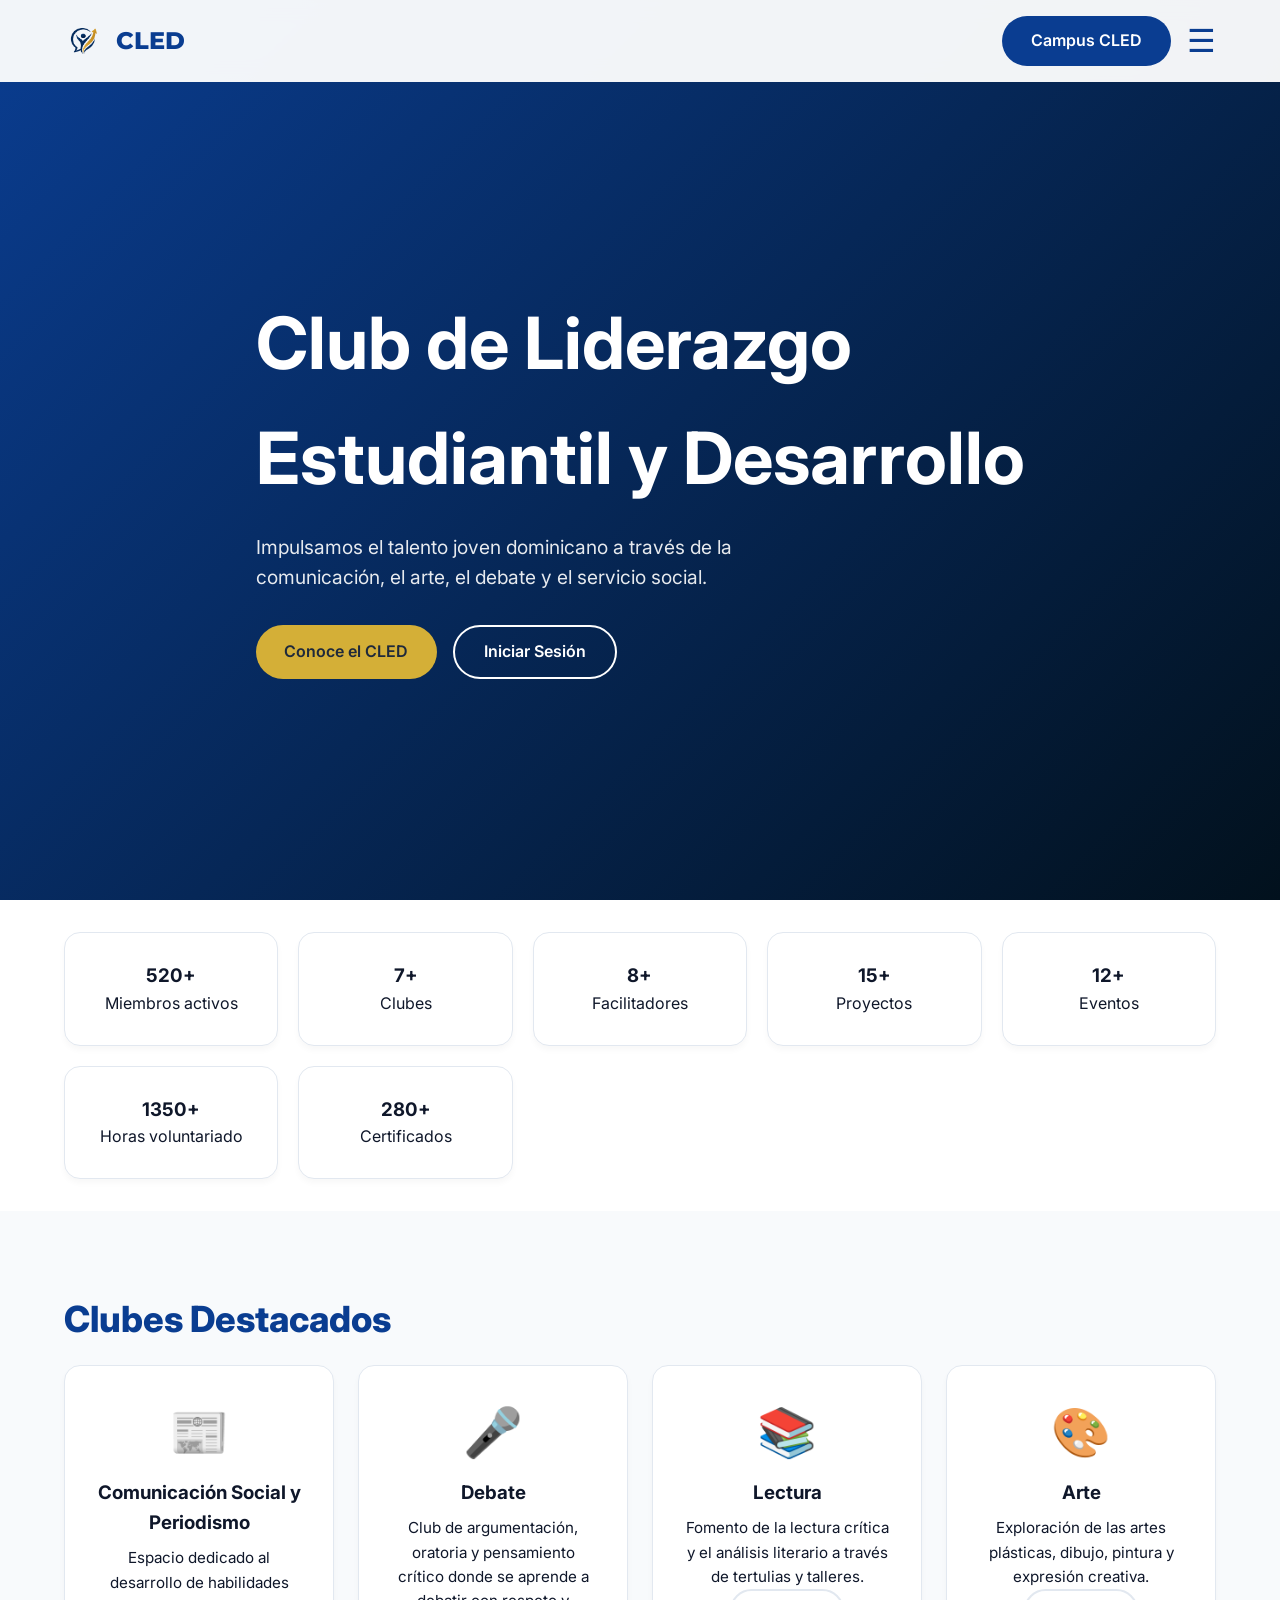
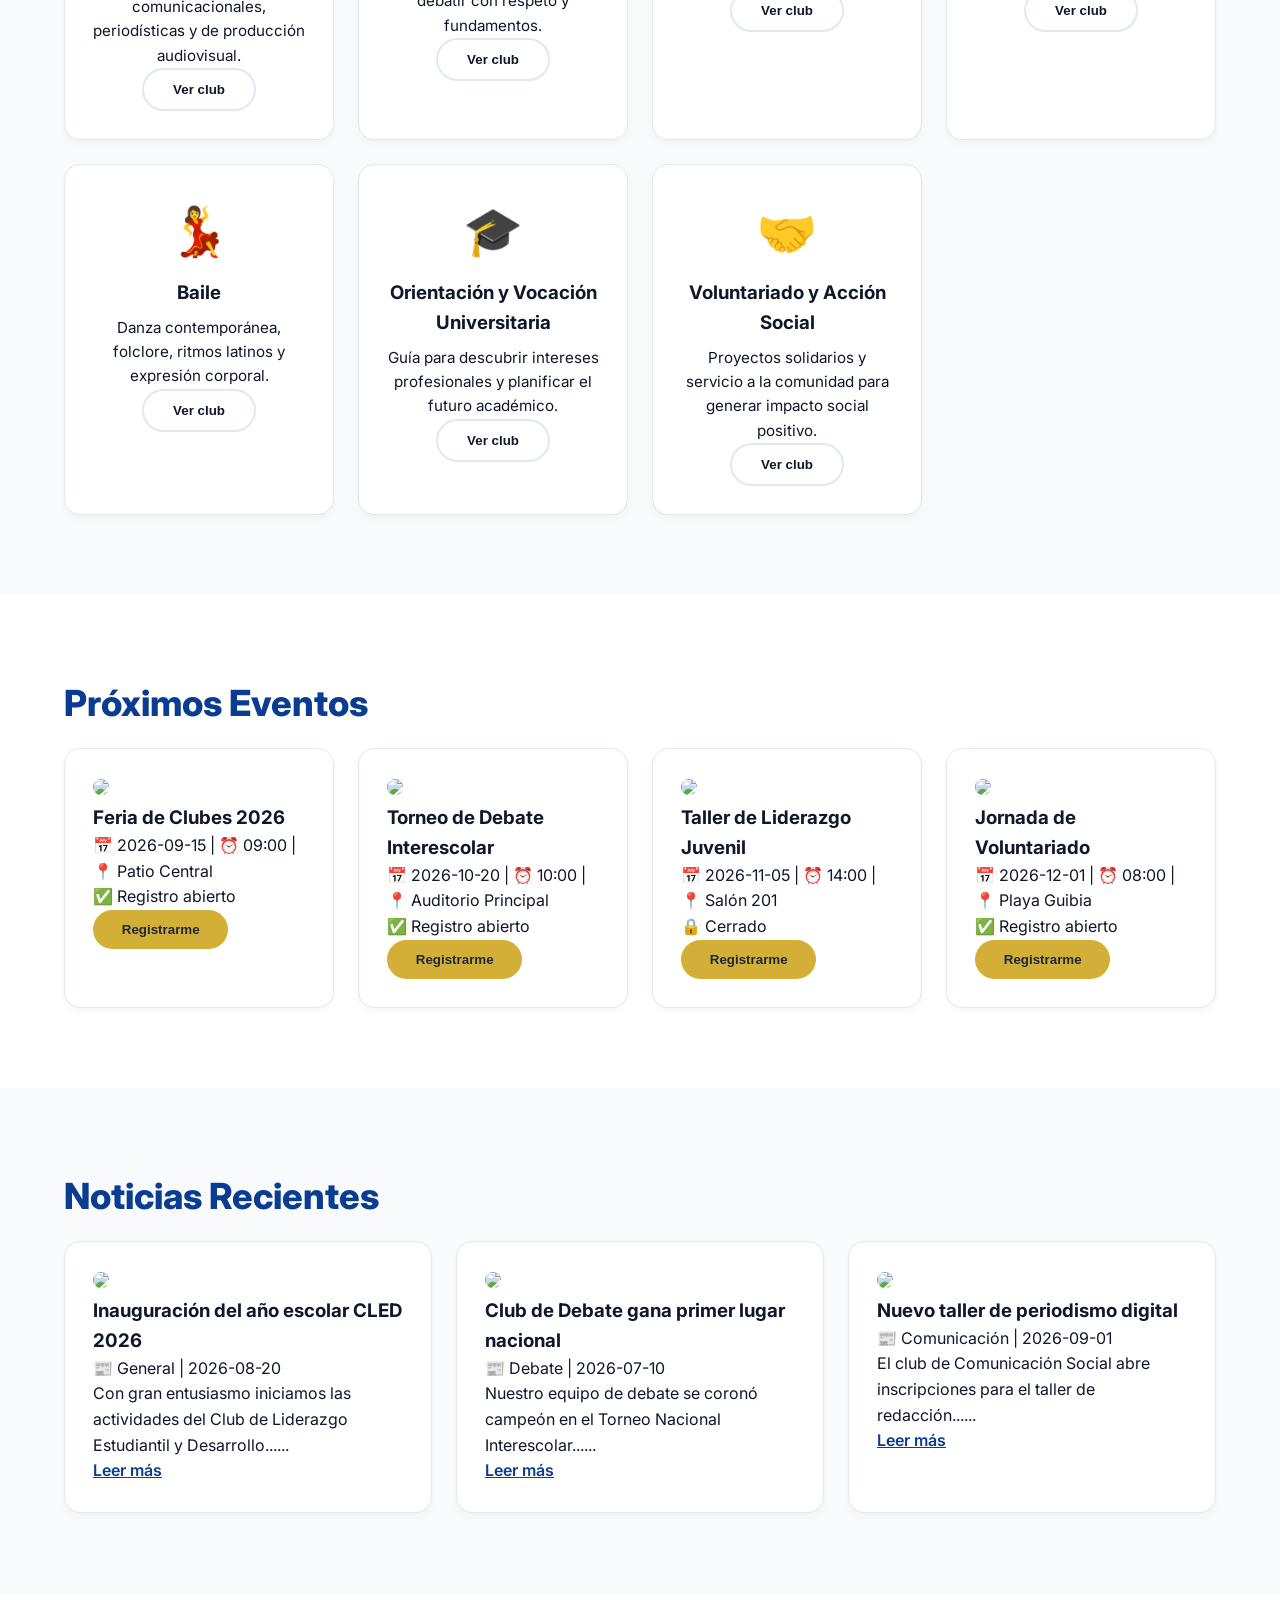
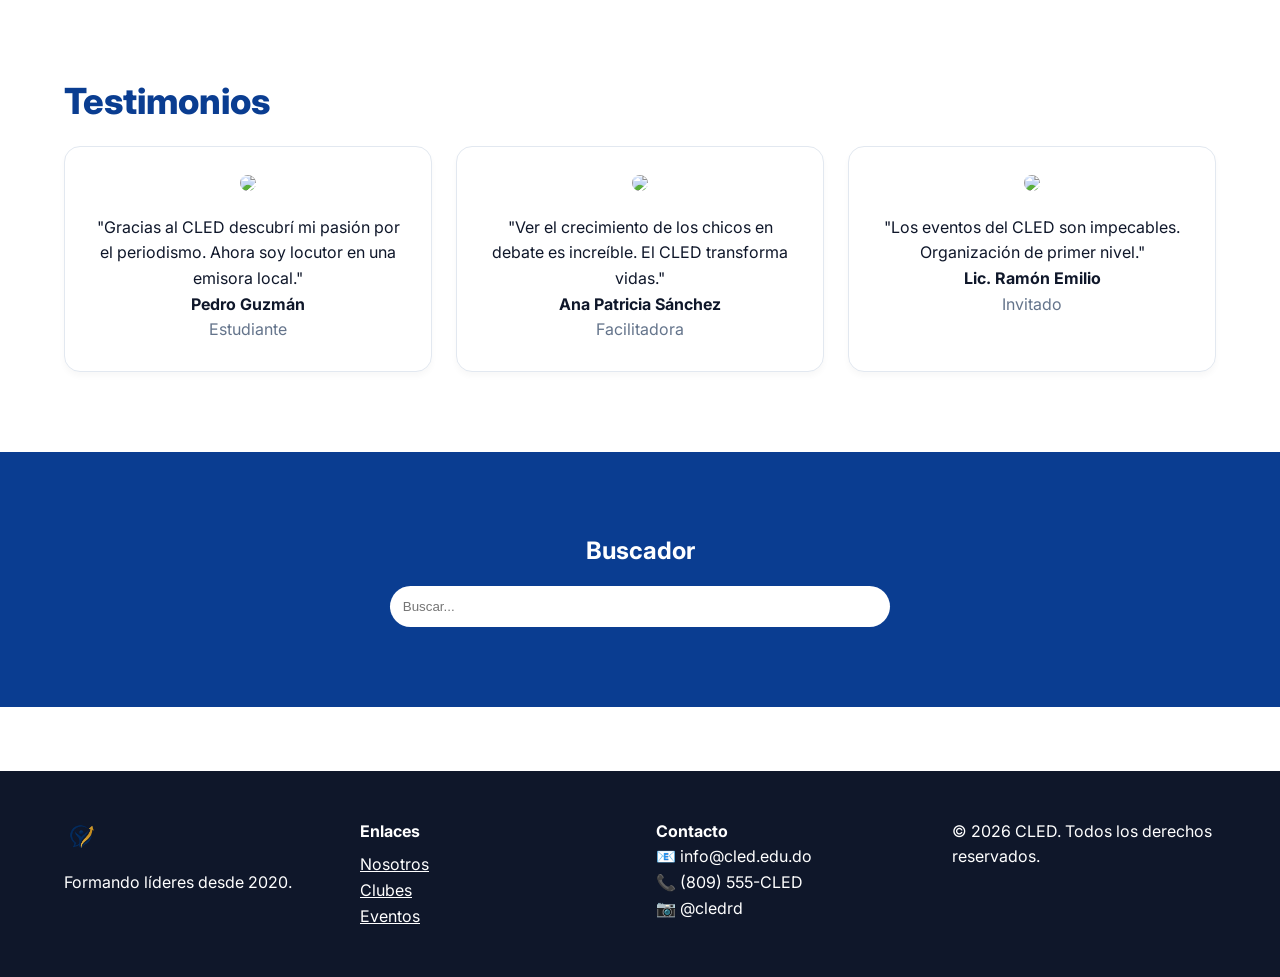
==== index.html @ 13f093a5 "Update fmt.Println message from 'Hello' to 'Goodbye'" ====
<!DOCTYPE html>
<html lang="es">
<head>
    <meta charset="UTF-8">
    <meta name="viewport" content="width=device-width, initial-scale=1.0">
    <meta name="description" content="CLED – Club de Liderazgo Estudiantil y Desarrollo">
    <meta name="theme-color" content="#0A3D91">
    <link rel="icon" type="image/png" href="LOGO_CLED_SF.png">
    <title>CLED – Inicio</title>
    <link rel="preconnect" href="https://fonts.googleapis.com">
    <link rel="preconnect" href="https://fonts.gstatic.com" crossorigin>
    <link href="https://fonts.googleapis.com/css2?family=Inter:wght@300;400;500;600;700&family=Montserrat:wght@400;500;600;700;800&display=swap" rel="stylesheet">
    <style>
        * { margin:0; padding:0; box-sizing:border-box; }
        body { font-family: 'Inter', sans-serif; background: #FFFFFF; color: #0F172A; line-height: 1.6; }
        .container { max-width: 1200px; margin: 0 auto; padding: 0 1.5rem; }
        .main-header { position: fixed; top:0; left:0; right:0; z-index:100; padding:1rem 0; background: rgba(255,255,255,0.95); backdrop-filter:blur(10px); box-shadow:0 2px 10px rgba(0,0,0,0.03); }
        .header-inner { display:flex; align-items:center; justify-content:space-between; max-width:1200px; margin:0 auto; padding:0 1.5rem; }
        .logo { display:flex; align-items:center; gap:0.75rem; }
        .logo img { height:40px; }
        .logo span { font-weight:800; font-size:1.5rem; color:#0A3D91; font-family:'Montserrat',sans-serif; }
        .menu-btn { background:none; border:none; font-size:2rem; cursor:pointer; color:#0A3D91; }
        .btn { display:inline-flex; align-items:center; gap:0.5rem; padding:0.75rem 1.8rem; border-radius:9999px; font-weight:600; cursor:pointer; border:none; text-decoration:none; transition: all 0.25s; }
        .btn-primary { background:#0A3D91; color:white; }
        .btn-primary:hover { background:#062757; transform:translateY(-2px); box-shadow:0 10px 25px rgba(0,0,0,0.1); }
        .btn-gold { background:#D4AF37; color:#1e293b; }
        .btn-gold:hover { background:#b8960f; transform:translateY(-2px); box-shadow:0 10px 25px rgba(0,0,0,0.1); }
        .btn-outline { background:transparent; border:2px solid #E2E8F0; color:#0F172A; }
        .btn-outline:hover { background:#F1F5F9; }
        .btn-white { background:transparent; border:2px solid white; color:white; }
        .btn-white:hover { background:rgba(255,255,255,0.1); }
        .menu-overlay { position:fixed; inset:0; background:rgba(10,61,145,0.98); z-index:200; display:flex; align-items:center; justify-content:center; opacity:0; pointer-events:none; transition:opacity 0.3s; }
        .menu-overlay.open { opacity:1; pointer-events:auto; }
        .menu-overlay nav { display:flex; flex-direction:column; gap:1.5rem; text-align:center; }
        .menu-overlay a { color:white; font-size:1.8rem; font-weight:700; font-family:'Montserrat',sans-serif; }
        .menu-overlay a:hover { color:#D4AF37; }
        .menu-close { position:absolute; top:2rem; right:2rem; background:none; border:none; font-size:2.5rem; color:white; cursor:pointer; }
        .hero { min-height:100vh; display:flex; align-items:center; background:linear-gradient(135deg, #0A3D91 0%, #02111D 100%); color:white; }
        .hero h1 { font-size: clamp(2.5rem, 6vw, 4.5rem); margin-bottom:1rem; }
        .section { padding:5rem 0; }
        .section-title { font-size:2.25rem; font-weight:800; margin-bottom:1rem; color:#0A3D91; }
        .card { background:#FFFFFF; border-radius:16px; padding:1.75rem; box-shadow:0 4px 6px rgba(0,0,0,0.03); border:1px solid #E2E8F0; transition:all 0.25s; }
        .card:hover { transform:translateY(-6px); box-shadow:0 10px 25px rgba(0,0,0,0.08); }
        .grid-2 { display:grid; grid-template-columns: repeat(auto-fit, minmax(280px,1fr)); gap:1.5rem; }
        .grid-3 { display:grid; grid-template-columns: repeat(auto-fit, minmax(240px,1fr)); gap:1.5rem; }
        .grid-4 { display:grid; grid-template-columns: repeat(auto-fit, minmax(200px,1fr)); gap:1.25rem; }
        .modal-overlay { position:fixed; inset:0; background:rgba(0,0,0,0.5); backdrop-filter:blur(4px); display:flex; align-items:center; justify-content:center; z-index:1000; opacity:0; pointer-events:none; transition:opacity 0.3s; }
        .modal-overlay.open { opacity:1; pointer-events:auto; }
        .modal-content { background:#FFFFFF; border-radius:16px; max-width:700px; width:90%; max-height:85vh; overflow-y:auto; padding:2rem; position:relative; }
        .modal-close { position:absolute; top:1rem; right:1.25rem; background:none; border:none; font-size:1.75rem; cursor:pointer; color:#0F172A; }
        .form-group { margin-bottom:1.25rem; }
        .form-group label { display:block; margin-bottom:0.4rem; font-weight:600; }
        .form-group input, .form-group select { width:100%; padding:0.7rem 1rem; border:2px solid #E2E8F0; border-radius:8px; background:#FFFFFF; font-family:inherit; font-size:0.95rem; }
        .form-group input:focus, .form-group select:focus { outline:none; border-color:#0A3D91; }
        .footer { background:#0F172A; color:white; padding:3rem 0; margin-top:4rem; }
        .footer-grid { display:grid; grid-template-columns: repeat(auto-fit, minmax(200px,1fr)); gap:2rem; }
        .search-results { background:white; border-radius:8px; margin-top:0.5rem; text-align:left; max-height:200px; overflow-y:auto; }
        .search-results div { padding:0.5rem 1rem; cursor:pointer; color:#0F172A; }
        .search-results div:hover { background:#F1F5F9; }
        .club-emoji { font-size:3rem; text-align:center; margin-bottom:0.5rem; }
        @media (max-width:768px) { .menu-overlay a { font-size:1.4rem; } }
    </style>
</head>
<body>
    <header class="main-header">
        <div class="header-inner">
            <div class="logo">
                <img src="LOGO_CLED_SF.png" alt="CLED Logo">
                <span>CLED</span>
            </div>
            <div style="display:flex; align-items:center; gap:1rem;">
                <a href="login.html" class="btn btn-primary">Campus CLED</a>
                <button class="menu-btn" id="menuBtn" aria-label="Abrir menú">☰</button>
            </div>
        </div>
    </header>

    <div class="menu-overlay" id="menuOverlay">
        <button class="menu-close" id="menuClose">&times;</button>
        <nav>
            <a href="index.html">Inicio</a>
            <a href="nosotros.html">Nosotros</a>
            <a href="clubes.html">Clubes</a>
            <a href="eventos.html">Eventos</a>
            <a href="noticias.html">Noticias</a>
            <a href="galeria.html">Galería</a>
            <a href="impacto.html">Impacto</a>
            <a href="documentos.html">Documentos</a>
            <a href="validar.html">Validar Certificado</a>
            <a href="contacto.html">Contacto</a>
            <a href="faq.html">FAQ</a>
        </nav>
    </div>

    <section class="hero">
        <div class="container hero-content" style="padding-top:4rem;">
            <h1>Club de Liderazgo<br>Estudiantil y Desarrollo</h1>
            <p style="font-size:1.2rem; opacity:0.9; max-width:600px; margin-bottom:2rem;">Impulsamos el talento joven dominicano a través de la comunicación, el arte, el debate y el servicio social.</p>
            <div style="display:flex; gap:1rem;">
                <a href="nosotros.html" class="btn btn-gold">Conoce el CLED</a>
                <a href="login.html" class="btn btn-white">Iniciar Sesión</a>
            </div>
        </div>
    </section>

    <section class="section" style="padding-top:2rem;padding-bottom:2rem;">
        <div class="container"><div class="grid-4" id="statsContainer"></div></div>
    </section>

    <section id="clubes" class="section" style="background:#F8FAFC;">
        <div class="container">
            <h2 class="section-title">Clubes Destacados</h2>
            <div class="grid-3" id="clubesContainer"></div>
        </div>
    </section>

    <section id="eventos" class="section">
        <div class="container">
            <h2 class="section-title">Próximos Eventos</h2>
            <div class="grid-3" id="eventosContainer"></div>
        </div>
    </section>

    <section id="noticias" class="section" style="background:#F8FAFC;">
        <div class="container">
            <h2 class="section-title">Noticias Recientes</h2>
            <div class="grid-3" id="noticiasContainer"></div>
        </div>
    </section>

    <section id="testimonios" class="section">
        <div class="container">
            <h2 class="section-title">Testimonios</h2>
            <div class="grid-3" id="testimoniosContainer"></div>
        </div>
    </section>

    <section class="section" style="background:#0A3D91; color:white;">
        <div class="container" style="text-align:center;">
            <h2 style="color:white;">Buscador</h2>
            <input type="text" id="globalSearch" placeholder="Buscar..." style="width:100%;max-width:500px;padding:0.8rem;border-radius:999px;border:none;margin-top:1rem;">
            <div id="searchResults" class="search-results" style="display:none;"></div>
        </div>
    </section>

    <footer class="footer">
        <div class="container footer-grid">
            <div>
                <img src="LOGO_CLED_SF.png" height="36" alt="CLED">
                <p style="margin-top:0.5rem;">Formando líderes desde 2020.</p>
            </div>
            <div>
                <h4>Enlaces</h4>
                <ul style="list-style:none; margin-top:0.5rem;">
                    <li><a href="nosotros.html" style="color:white;">Nosotros</a></li>
                    <li><a href="clubes.html" style="color:white;">Clubes</a></li>
                    <li><a href="eventos.html" style="color:white;">Eventos</a></li>
                </ul>
            </div>
            <div>
                <h4>Contacto</h4>
                <p>📧 info@cled.edu.do</p>
                <p>📞 (809) 555-CLED</p>
                <p>📷 @cledrd</p>
            </div>
            <div><p>© 2026 CLED. Todos los derechos reservados.</p></div>
        </div>
    </footer>

    <div class="modal-overlay" id="clubModal"><div class="modal-content" id="clubModalContent"></div></div>
    <div class="modal-overlay" id="registroModal"><div class="modal-content" id="registroModalContent"></div></div>

    <script>
        (function() {
            const menuBtn = document.getElementById('menuBtn');
            const menuOverlay = document.getElementById('menuOverlay');
            const menuClose = document.getElementById('menuClose');
            menuBtn.addEventListener('click', () => menuOverlay.classList.add('open'));
            menuClose.addEventListener('click', () => menuOverlay.classList.remove('open'));
            document.querySelectorAll('.menu-overlay a').forEach(link => {
                link.addEventListener('click', () => menuOverlay.classList.remove('open'));
            });
        })();

        const statsData = [
            { n: 520, l: 'Miembros activos' },
            { n: 7, l: 'Clubes' },
            { n: 8, l: 'Facilitadores' },
            { n: 15, l: 'Proyectos' },
            { n: 12, l: 'Eventos' },
            { n: 1350, l: 'Horas voluntariado' },
            { n: 280, l: 'Certificados' }
        ];

        const clubsData = [
            { id: '1', nombre: 'Comunicación Social y Periodismo', descripcion: 'Espacio dedicado al desarrollo de habilidades comunicacionales, periodísticas y de producción audiovisual.', emoji: '📰', facilitador: 'Prof. Juan Carlos Mejía', foto: 'https://placehold.co/100?text=JM' },
            { id: '2', nombre: 'Debate', descripcion: 'Club de argumentación, oratoria y pensamiento crítico donde se aprende a debatir con respeto y fundamentos.', emoji: '🎤', facilitador: 'Profa. Ana Patricia Sánchez', foto: 'https://placehold.co/100?text=AS' },
            { id: '3', nombre: 'Lectura', descripcion: 'Fomento de la lectura crítica y el análisis literario a través de tertulias y talleres.', emoji: '📚', facilitador: 'Prof. Luis Manuel Vargas', foto: 'https://placehold.co/100?text=LV' },
            { id: '4', nombre: 'Arte', descripcion: 'Exploración de las artes plásticas, dibujo, pintura y expresión creativa.', emoji: '🎨', facilitador: 'Lic. Carmen Rosa Jiménez', foto: 'https://placehold.co/100?text=CJ' },
            { id: '5', nombre: 'Baile', descripcion: 'Danza contemporánea, folclore, ritmos latinos y expresión corporal.', emoji: '💃', facilitador: 'Prof. Pedro Antonio Santos', foto: 'https://placehold.co/100?text=PS' },
            { id: '6', nombre: 'Orientación y Vocación Universitaria', descripcion: 'Guía para descubrir intereses profesionales y planificar el futuro académico.', emoji: '🎓', facilitador: 'Dra. Laura Mercedes Fernández', foto: 'https://placehold.co/100?text=LF' },
            { id: '7', nombre: 'Voluntariado y Acción Social', descripcion: 'Proyectos solidarios y servicio a la comunidad para generar impacto social positivo.', emoji: '🤝', facilitador: 'Lic. José Miguel Herrera', foto: 'https://placehold.co/100?text=JH' }
        ];

        const eventsData = [
            { id: '1', titulo: 'Feria de Clubes 2026', descripcion: 'Exhibición de todos los clubes del CLED.', fecha: '2026-09-15', hora: '09:00', lugar: 'Patio Central', estado: 'abierto', cupos: 200, banner: 'https://placehold.co/400x150?text=Feria+Clubes' },
            { id: '2', titulo: 'Torneo de Debate Interescolar', descripcion: 'Competencia regional de debate.', fecha: '2026-10-20', hora: '10:00', lugar: 'Auditorio Principal', estado: 'abierto', cupos: 80, banner: 'https://placehold.co/400x150?text=Torneo+Debate' },
            { id: '3', titulo: 'Taller de Liderazgo Juvenil', descripcion: 'Invitado internacional compartirá claves para el liderazgo.', fecha: '2026-11-05', hora: '14:00', lugar: 'Salón 201', estado: 'cerrado', cupos: 50, banner: 'https://placehold.co/400x150?text=Liderazgo' },
            { id: '4', titulo: 'Jornada de Voluntariado', descripcion: 'Limpieza de playas y reforestación.', fecha: '2026-12-01', hora: '08:00', lugar: 'Playa Guibia', estado: 'abierto', cupos: 100, banner: 'https://placehold.co/400x150?text=Voluntariado' }
        ];

        const noticiasData = [
            { titulo: 'Inauguración del año escolar CLED 2026', contenido: 'Con gran entusiasmo iniciamos las actividades del Club de Liderazgo Estudiantil y Desarrollo...', fecha: '2026-08-20', imagen: 'https://placehold.co/400x150?text=Inauguración', club: 'General' },
            { titulo: 'Club de Debate gana primer lugar nacional', contenido: 'Nuestro equipo de debate se coronó campeón en el Torneo Nacional Interescolar...', fecha: '2026-07-10', imagen: 'https://placehold.co/400x150?text=Debate+Campeón', club: 'Debate' },
            { titulo: 'Nuevo taller de periodismo digital', contenido: 'El club de Comunicación Social abre inscripciones para el taller de redacción...', fecha: '2026-09-01', imagen: 'https://placehold.co/400x150?text=Taller+Periodismo', club: 'Comunicación' }
        ];

        const testimoniosData = [
            { texto: 'Gracias al CLED descubrí mi pasión por el periodismo. Ahora soy locutor en una emisora local.', autor: 'Pedro Guzmán', rol: 'Estudiante', foto: 'https://placehold.co/80?text=PG' },
            { texto: 'Ver el crecimiento de los chicos en debate es increíble. El CLED transforma vidas.', autor: 'Ana Patricia Sánchez', rol: 'Facilitadora', foto: 'https://placehold.co/80?text=AS' },
            { texto: 'Los eventos del CLED son impecables. Organización de primer nivel.', autor: 'Lic. Ramón Emilio', rol: 'Invitado', foto: 'https://placehold.co/80?text=RE' }
        ];

        function renderStats() {
            document.getElementById('statsContainer').innerHTML = statsData.map(s => `<div class="card" style="text-align:center;"><h3>${s.n}+</h3><p>${s.l}</p></div>`).join('');
        }

        function renderClubes() {
            document.getElementById('clubesContainer').innerHTML = clubsData.map(c => `
                <div class="card" style="text-align:center;">
                    <div class="club-emoji">${c.emoji}</div>
                    <h3 style="margin-bottom:0.5rem;">${c.nombre}</h3>
                    <p style="font-size:0.95rem;">${c.descripcion}</p>
                    <button class="btn btn-outline" onclick="verClub('${c.id}')">Ver club</button>
                </div>`).join('');
        }

        window.verClub = function(id) {
            const club = clubsData.find(c => c.id === id);
            if (!club) return;
            const modal = document.getElementById('clubModal');
            const content = document.getElementById('clubModalContent');
            content.innerHTML = `
                <button class="modal-close" onclick="document.getElementById('clubModal').classList.remove('open')">&times;</button>
                <div style="text-align:center;font-size:4rem;">${club.emoji}</div>
                <h2 style="margin-top:1rem; text-align:center;">${club.nombre}</h2>
                <p style="text-align:center;">${club.descripcion}</p>
                <div style="text-align:center; margin:1.5rem 0;">
                    <img src="${club.foto}" width="60" style="border-radius:50%;">
                    <p><strong>${club.facilitador}</strong></p>
                </div>
                <button class="btn btn-gold" style="display:block; margin:0 auto;" onclick="alert('Inscripción (próximamente)')">Inscribirme</button>`;
            modal.classList.add('open');
        };

        function renderEventos() {
            document.getElementById('eventosContainer').innerHTML = eventsData.map(e => `
                <div class="card">
                    <img src="${e.banner}" style="width:100%;border-radius:12px;">
                    <h3>${e.titulo}</h3>
                    <p>📅 ${e.fecha} | ⏰ ${e.hora} | 📍 ${e.lugar}</p>
                    <p>${e.estado === 'abierto' ? '✅ Registro abierto' : '🔒 Cerrado'}</p>
                    <button class="btn btn-gold" ${e.estado !== 'abierto' ? 'disabled' : ''} onclick="abrirRegistro('${e.id}')">Registrarme</button>
                </div>`).join('');
        }

        window.abrirRegistro = function(eventoId) {
            const modal = document.getElementById('registroModal');
            const content = document.getElementById('registroModalContent');
            content.innerHTML = `
                <button class="modal-close" onclick="document.getElementById('registroModal').classList.remove('open')">&times;</button>
                <h2>Registro al Evento</h2>
                <form id="formRegistro" data-evento="${eventoId}">
                    <div class="form-group">
                        <label>Rol</label>
                        <select id="rol"><option value="">Seleccione</option><option value="Estudiante">Estudiante</option><option value="Docente">Docente</option><option value="Gestion">Equipo de Gestión</option></select>
                    </div>
                    <div id="camposDinamicos"></div>
                    <button type="submit" class="btn btn-primary" style="width:100%;">Registrarme</button>
                </form>
                <div id="paseDigital" style="margin-top:1rem; text-align:center;"></div>`;
            document.getElementById('rol').addEventListener('change', actualizarCampos);
            document.getElementById('formRegistro').addEventListener('submit', registrarEvento);
            modal.classList.add('open');
        };

        function actualizarCampos() {
            const rol = document.getElementById('rol').value;
            let html = '';
            if (rol === 'Estudiante') {
                html = `
                    <div class="form-group"><input placeholder="Nombre(s)" id="nombre" required></div>
                    <div class="form-group"><input placeholder="Apellido(s)" id="apellido" required></div>
                    <div class="form-group"><label>Grado</label><select id="grado"><option value="">-</option><option>3ro</option><option>4to</option><option>5to</option><option>6to</option></select></div>
                    <div class="form-group"><label>Sección</label><select id="seccion"><option>A</option><option>B</option><option>C</option><option>D</option><option>E</option></select></div>
                    <div class="form-group" id="moduloGroup" style="display:none;"><label>Módulo</label><select id="modulo"><option>Informática</option><option>Gestión</option><option>Logística</option><option>Refrigeración</option><option>Electrónica</option><option>Electricidad</option></select></div>
                    <div class="form-group"><input type="email" placeholder="Correo electrónico" id="email" required></div>`;
            } else if (rol === 'Docente') {
                html = `
                    <div class="form-group"><input placeholder="Nombre(s)" id="nombre" required></div>
                    <div class="form-group"><input placeholder="Apellido(s)" id="apellido" required></div>
                    <div class="form-group"><label>Modalidad</label><select id="modalidad"><option value="">-</option><option>Académica</option><option>Técnica</option></select></div>
                    <div class="form-group" id="areaGroup" style="display:none;"><label>Área</label><select id="area"><option>Lengua Española</option><option>Matemáticas</option><option>Sociales</option><option>Naturales</option><option>Educación Física</option><option>Educación Artística</option><option>Formación Integral Humana</option><option>Inglés</option><option>Francés</option><option>Moral y Cívica</option></select></div>
                    <div class="form-group" id="tecnicoGroup" style="display:none;"><label>Técnico</label><select id="tecnico"><option>Informática</option><option>Gestión</option><option>Logística</option><option>Refrigeración</option><option>Electrónica</option><option>Electricidad</option></select></div>
                    <div class="form-group"><input type="email" placeholder="Correo electrónico" id="email" required></div>`;
            } else if (rol === 'Gestion') {
                html = `
                    <div class="form-group"><input placeholder="Nombre(s)" id="nombre" required></div>
                    <div class="form-group"><input placeholder="Apellido(s)" id="apellido" required></div>
                    <div class="form-group"><label>Rol</label><select id="rolGestion"><option>Director</option><option>Sub-Director</option><option>Orientadora</option><option>Coordinador/a</option><option>Secretaria</option><option>Dinamizador TIC</option></select></div>
                    <div class="form-group"><input type="email" placeholder="Correo electrónico" id="email" required></div>`;
            }
            document.getElementById('camposDinamicos').innerHTML = html;
            if (rol === 'Estudiante') {
                const grado = document.getElementById('grado');
                const moduloGroup = document.getElementById('moduloGroup');
                const seccion = document.getElementById('seccion');
                grado.addEventListener('change', () => {
                    moduloGroup.style.display = (grado.value && grado.value !== '3ro') ? 'block' : 'none';
                    seccion.innerHTML = (grado.value === '3ro') ?
                        ['A','B','C','D','E'].map(v => `<option>${v}</option>`).join('') :
                        ['A','B'].map(v => `<option>${v}</option>`).join('');
                });
            } else if (rol === 'Docente') {
                document.getElementById('modalidad').addEventListener('change', function() {
                    document.getElementById('areaGroup').style.display = this.value === 'Académica' ? 'block' : 'none';
                    document.getElementById('tecnicoGroup').style.display = this.value === 'Técnica' ? 'block' : 'none';
                });
            }
        }

        function registrarEvento(e) {
            e.preventDefault();
            const eventoId = e.target.dataset.evento;
            const nombre = document.getElementById('nombre').value;
            const apellido = document.getElementById('apellido').value;
            const codigo = 'CLED-' + Math.random().toString(36).substr(2, 8).toUpperCase();
            const qrUrl = `https://api.qrserver.com/v1/create-qr-code/?size=150x150&data=${codigo}`;
            document.getElementById('paseDigital').innerHTML = `
                <h3>✅ Registro exitoso</h3>
                <p><strong>Código:</strong> ${codigo}</p>
                <img src="${qrUrl}" alt="QR">
                <p style="color:red;">📸 Captura este código. Sin él no podrás acceder al evento.</p>
                <button class="btn btn-primary" onclick="descargarPDF('${nombre} ${apellido}', '${eventoId}', '${codigo}')">Descargar PDF</button>`;
        }

        window.descargarPDF = function(nombre, eventoId, codigo) {
            const qrImg = document.querySelector('#paseDigital img').src;
            const win = window.open('', '_blank');
            win.document.write(`
                <html><head><title>Pase de Evento</title></head><body style="text-align:center;font-family:sans-serif;">
                    <img src="LOGO_CLED_SF.png" width="80"><h1>CLED</h1>
                    <h2>Pase de Evento</h2><p>${nombre}</p><p>Evento ID: ${eventoId}</p>
                    <img src="${qrImg}"><p>Código: ${codigo}</p>
                </body></html>`);
            win.document.close();
            win.print();
        };

        function renderNoticias() {
            document.getElementById('noticiasContainer').innerHTML = noticiasData.map(n => `
                <div class="card">
                    <img src="${n.imagen}" style="width:100%;border-radius:12px;">
                    <h3>${n.titulo}</h3>
                    <p>📰 ${n.club} | ${n.fecha}</p>
                    <p>${n.contenido.substring(0,100)}...</p>
                    <a href="#" style="color:#0A3D91; font-weight:600;">Leer más</a>
                </div>`).join('');
        }

        function renderTestimonios() {
            document.getElementById('testimoniosContainer').innerHTML = testimoniosData.map(t => `
                <div class="card" style="text-align:center;">
                    <img src="${t.foto}" width="60" style="border-radius:50%;margin-bottom:1rem;">
                    <p>"${t.texto}"</p>
                    <strong>${t.autor}</strong>
                    <p style="color:#64748B;">${t.rol}</p>
                </div>`).join('');
        }

        document.getElementById('globalSearch').addEventListener('input', function() {
            const q = this.value.trim().toLowerCase();
            const resultsDiv = document.getElementById('searchResults');
            if (!q) { resultsDiv.style.display = 'none'; return; }
            const resultados = [
                ...clubsData.filter(c => c.nombre.toLowerCase().includes(q)).map(c => '🏫 ' + c.nombre),
                ...eventsData.filter(e => e.titulo.toLowerCase().includes(q)).map(e => '📅 ' + e.titulo),
                ...noticiasData.filter(n => n.titulo.toLowerCase().includes(q)).map(n => '📰 ' + n.titulo)
            ];
            resultsDiv.innerHTML = resultados.length ? resultados.map(r => `<div>${r}</div>`).join('') : '<div>Sin resultados</div>';
            resultsDiv.style.display = 'block';
        });

        renderStats();
        renderClubes();
        renderEventos();
        renderNoticias();
        renderTestimonios();

        document.querySelectorAll('.modal-overlay').forEach(modal => {
            modal.addEventListener('click', function(e) { if (e.target === modal) modal.classList.remove('open'); });
        });
    </script>
</body>
</html>
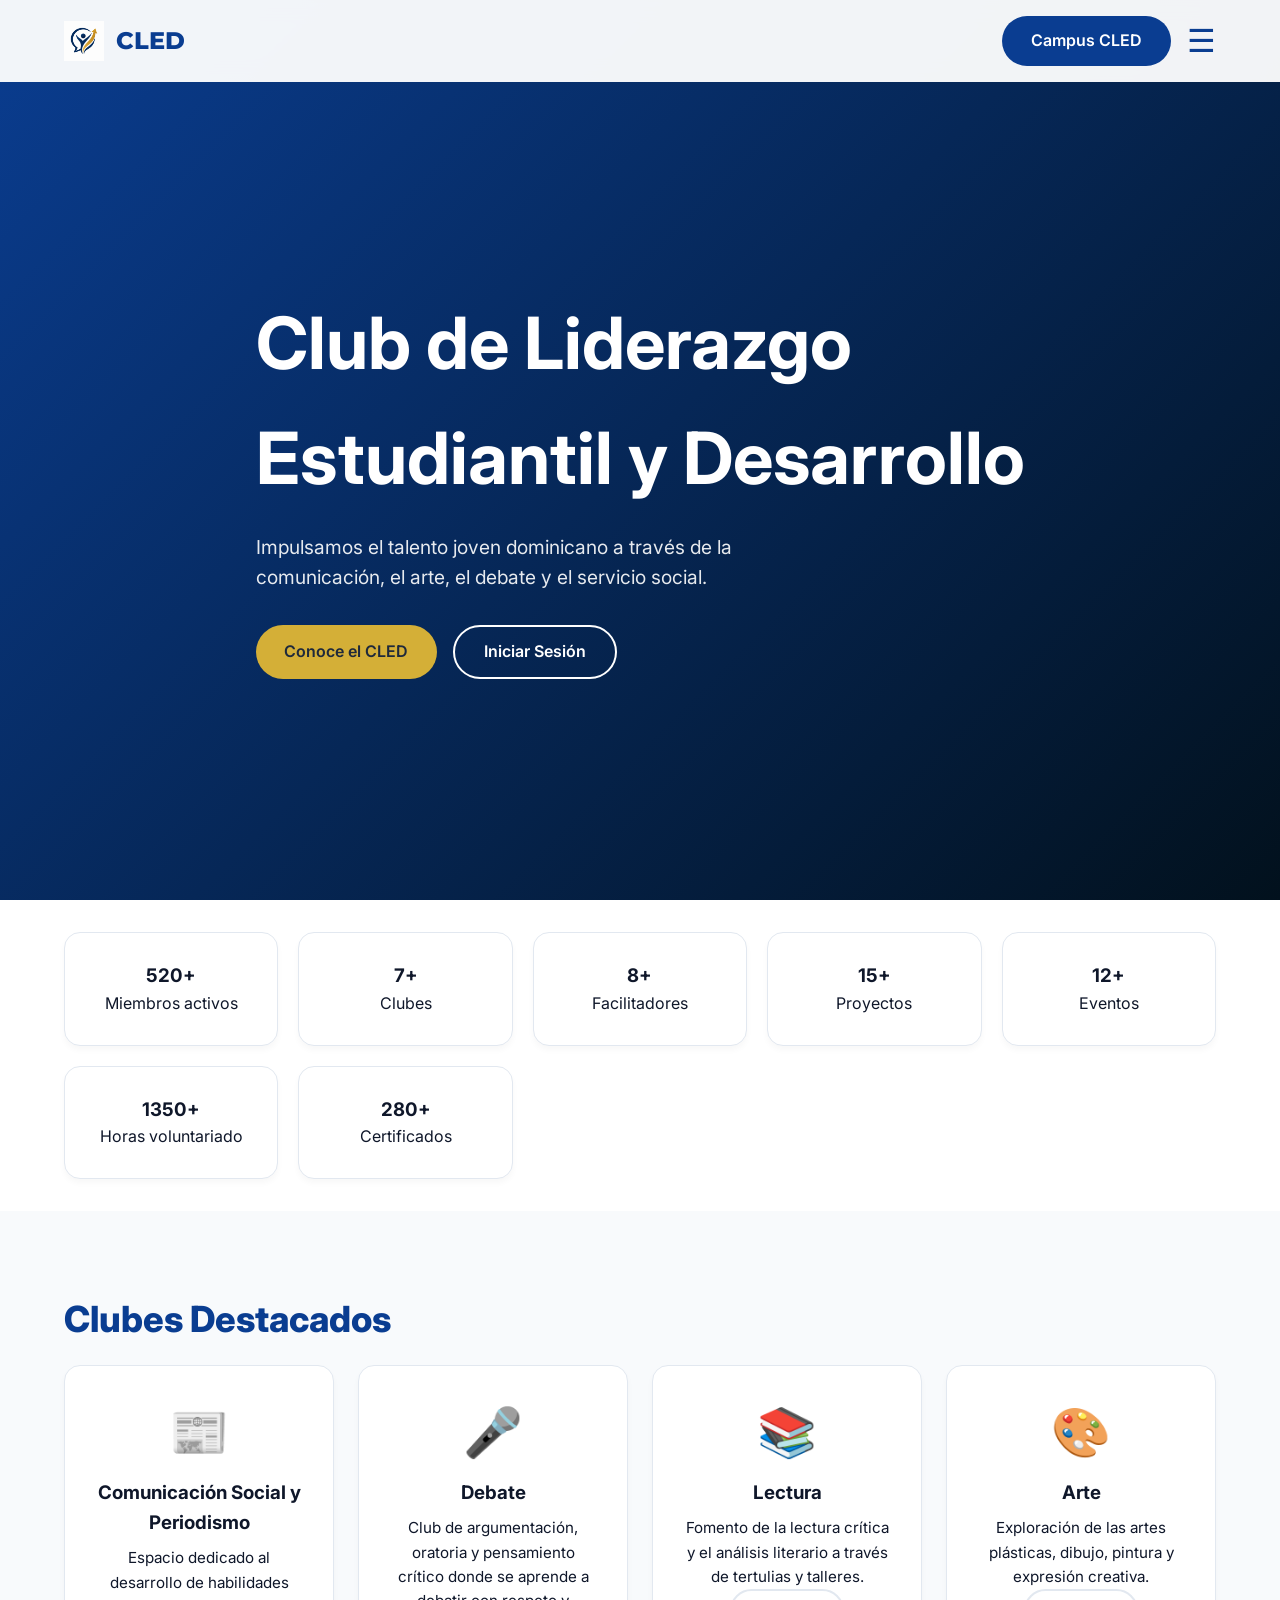
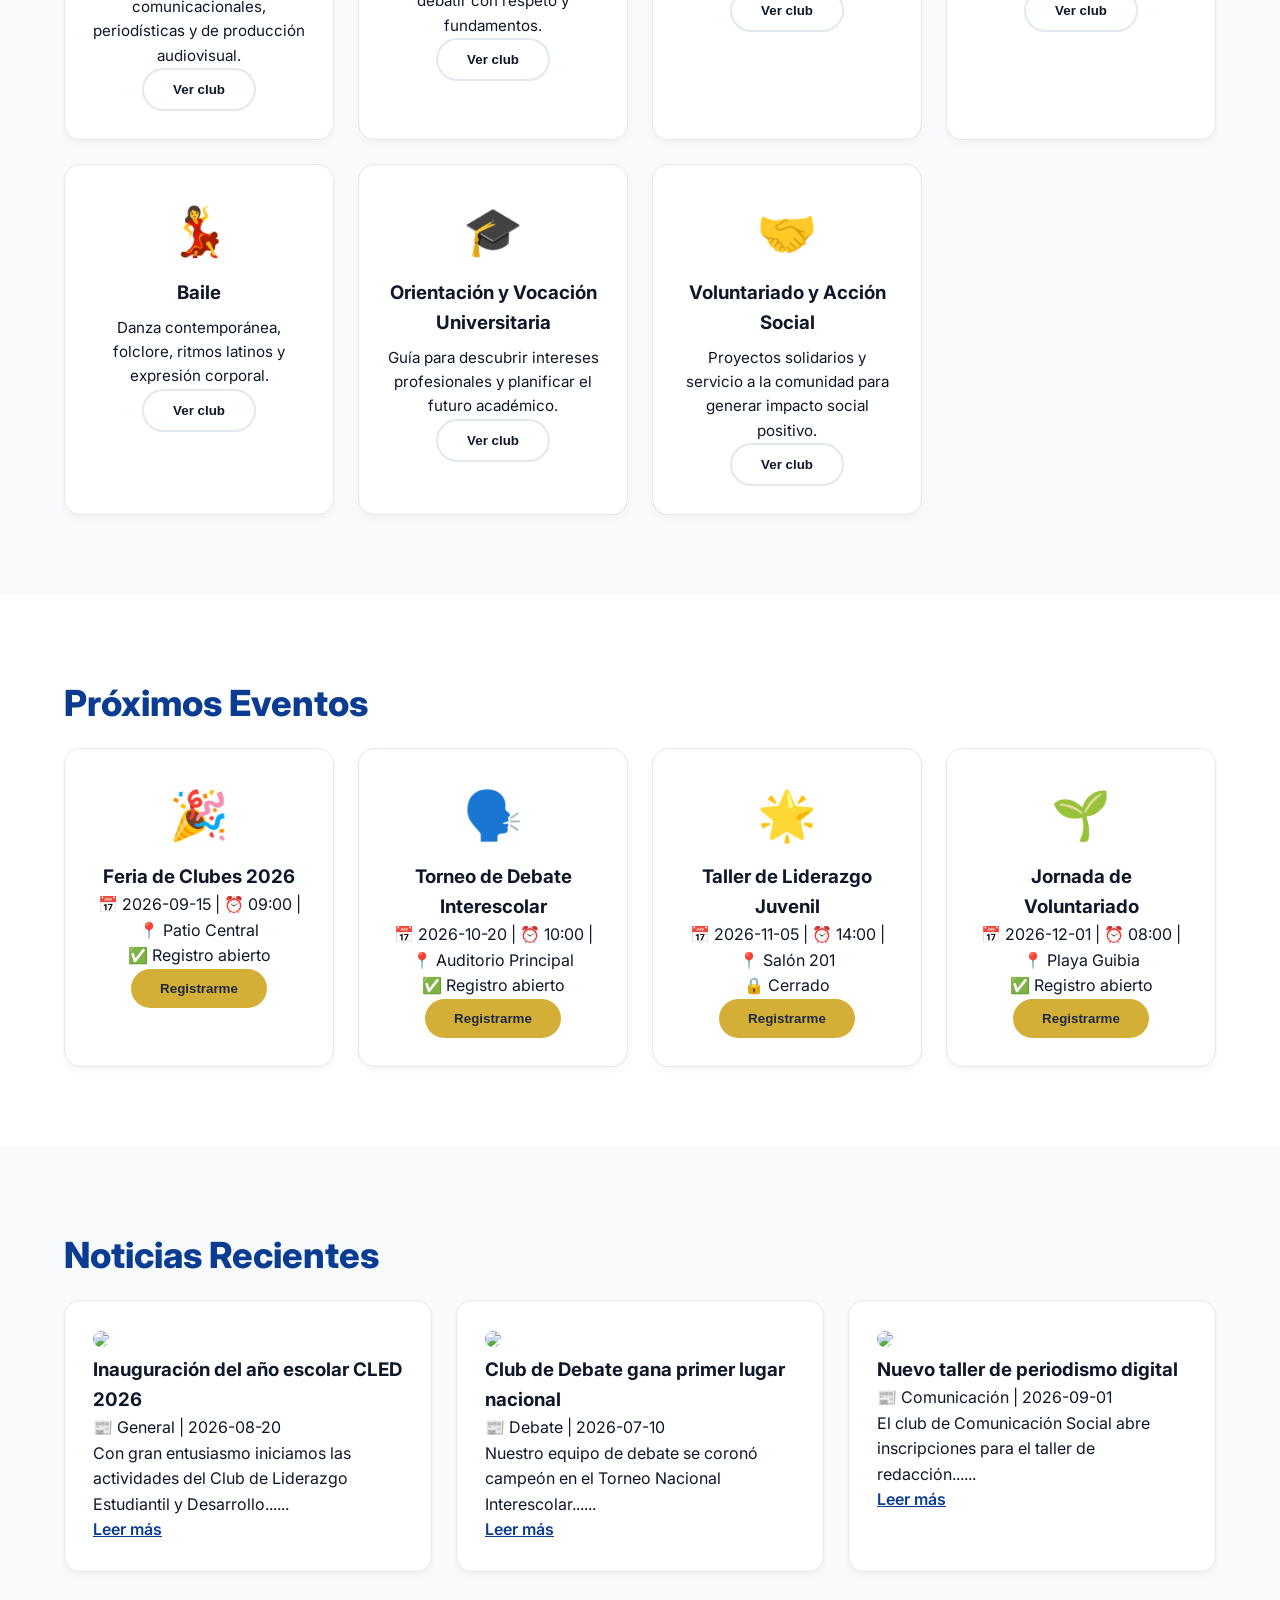
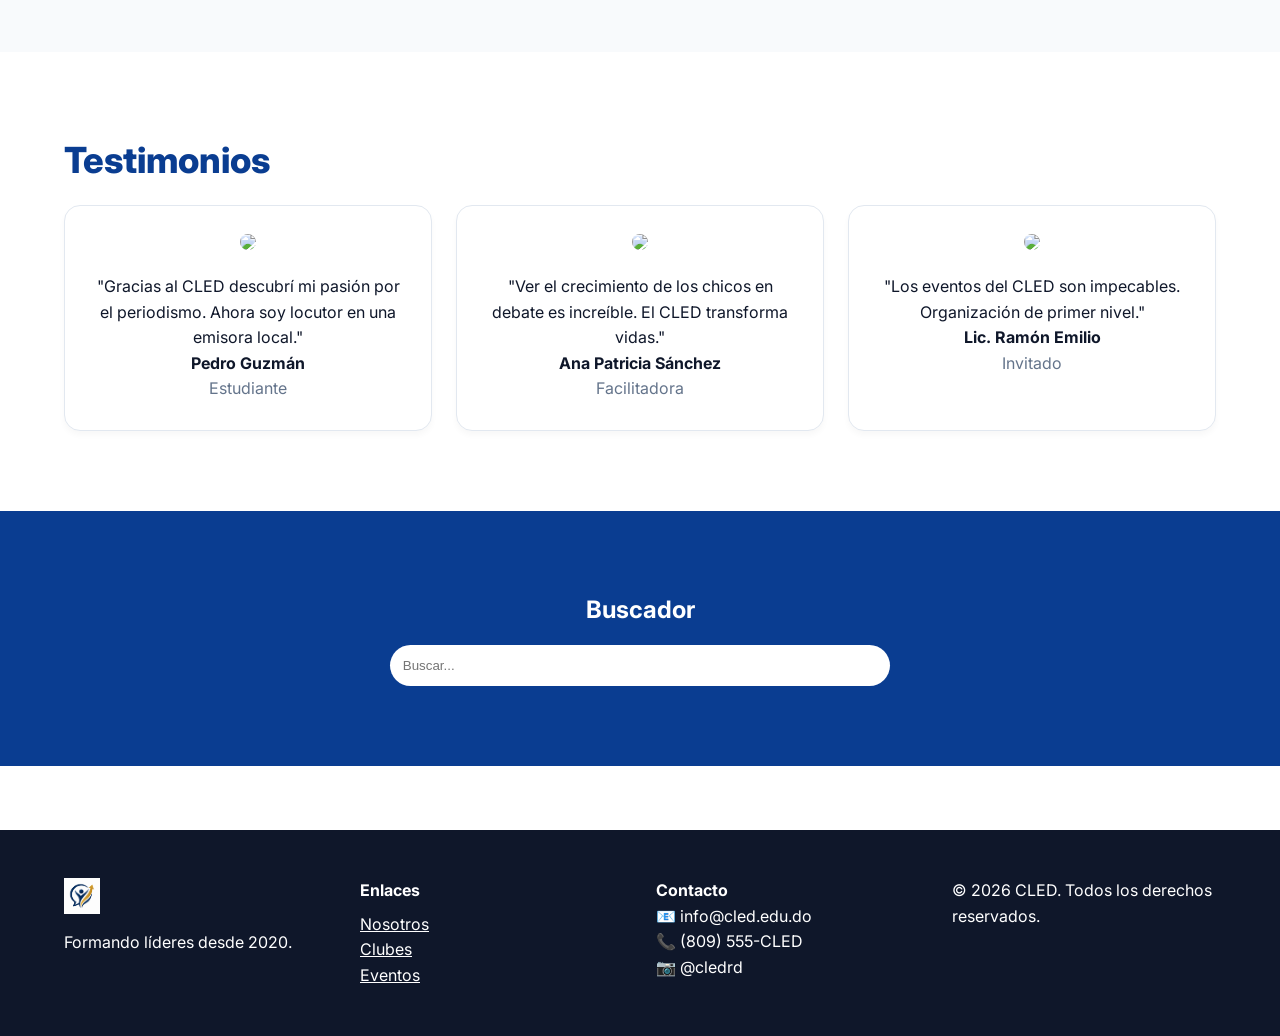
==== commit 6711d8a0: "Update index.html" ====
--- a/index.html
+++ b/index.html
@@ -57,7 +57,7 @@
         .search-results { background:white; border-radius:8px; margin-top:0.5rem; text-align:left; max-height:200px; overflow-y:auto; }
         .search-results div { padding:0.5rem 1rem; cursor:pointer; color:#0F172A; }
         .search-results div:hover { background:#F1F5F9; }
-        .club-emoji { font-size:3rem; text-align:center; margin-bottom:0.5rem; }
+        .club-emoji, .event-emoji { font-size:3rem; text-align:center; margin-bottom:0.5rem; }
         @media (max-width:768px) { .menu-overlay a { font-size:1.4rem; } }
     </style>
 </head>
@@ -65,7 +65,7 @@
     <header class="main-header">
         <div class="header-inner">
             <div class="logo">
-                <img src="LOGO_CLED_SF.png" alt="CLED Logo">
+                <img src="LOGO_CLED.png" alt="CLED Logo">
                 <span>CLED</span>
             </div>
             <div style="display:flex; align-items:center; gap:1rem;">
@@ -146,7 +146,7 @@
     <footer class="footer">
         <div class="container footer-grid">
             <div>
-                <img src="LOGO_CLED_SF.png" height="36" alt="CLED">
+                <img src="LOGO_CLED.png" height="36" alt="CLED">
                 <p style="margin-top:0.5rem;">Formando líderes desde 2020.</p>
             </div>
             <div>
@@ -193,7 +193,7 @@
         ];
 
         const clubsData = [
-            { id: '1', nombre: 'Comunicación Social y Periodismo', descripcion: 'Espacio dedicado al desarrollo de habilidades comunicacionales, periodísticas y de producción audiovisual.', emoji: '📰', facilitador: 'Prof. Juan Carlos Mejía', foto: 'https://placehold.co/100?text=JM' },
+            { id: '1', nombre: 'Comunicación Social y Periodismo', descripcion: 'Espacio dedicado al desarrollo de habilidades comunicacionales, periodísticas y de producción audiovisual.', emoji: '📰', facilitador: 'Prof. Robelin Mejías', foto: 'ROBELINMEJIAS.jpeg' },
             { id: '2', nombre: 'Debate', descripcion: 'Club de argumentación, oratoria y pensamiento crítico donde se aprende a debatir con respeto y fundamentos.', emoji: '🎤', facilitador: 'Profa. Ana Patricia Sánchez', foto: 'https://placehold.co/100?text=AS' },
             { id: '3', nombre: 'Lectura', descripcion: 'Fomento de la lectura crítica y el análisis literario a través de tertulias y talleres.', emoji: '📚', facilitador: 'Prof. Luis Manuel Vargas', foto: 'https://placehold.co/100?text=LV' },
             { id: '4', nombre: 'Arte', descripcion: 'Exploración de las artes plásticas, dibujo, pintura y expresión creativa.', emoji: '🎨', facilitador: 'Lic. Carmen Rosa Jiménez', foto: 'https://placehold.co/100?text=CJ' },
@@ -203,10 +203,10 @@
         ];
 
         const eventsData = [
-            { id: '1', titulo: 'Feria de Clubes 2026', descripcion: 'Exhibición de todos los clubes del CLED.', fecha: '2026-09-15', hora: '09:00', lugar: 'Patio Central', estado: 'abierto', cupos: 200, banner: 'https://placehold.co/400x150?text=Feria+Clubes' },
-            { id: '2', titulo: 'Torneo de Debate Interescolar', descripcion: 'Competencia regional de debate.', fecha: '2026-10-20', hora: '10:00', lugar: 'Auditorio Principal', estado: 'abierto', cupos: 80, banner: 'https://placehold.co/400x150?text=Torneo+Debate' },
-            { id: '3', titulo: 'Taller de Liderazgo Juvenil', descripcion: 'Invitado internacional compartirá claves para el liderazgo.', fecha: '2026-11-05', hora: '14:00', lugar: 'Salón 201', estado: 'cerrado', cupos: 50, banner: 'https://placehold.co/400x150?text=Liderazgo' },
-            { id: '4', titulo: 'Jornada de Voluntariado', descripcion: 'Limpieza de playas y reforestación.', fecha: '2026-12-01', hora: '08:00', lugar: 'Playa Guibia', estado: 'abierto', cupos: 100, banner: 'https://placehold.co/400x150?text=Voluntariado' }
+            { id: '1', titulo: 'Feria de Clubes 2026', descripcion: 'Exhibición de todos los clubes del CLED.', fecha: '2026-09-15', hora: '09:00', lugar: 'Patio Central', estado: 'abierto', cupos: 200, emoji: '🎉' },
+            { id: '2', titulo: 'Torneo de Debate Interescolar', descripcion: 'Competencia regional de debate.', fecha: '2026-10-20', hora: '10:00', lugar: 'Auditorio Principal', estado: 'abierto', cupos: 80, emoji: '🗣️' },
+            { id: '3', titulo: 'Taller de Liderazgo Juvenil', descripcion: 'Invitado internacional compartirá claves para el liderazgo.', fecha: '2026-11-05', hora: '14:00', lugar: 'Salón 201', estado: 'cerrado', cupos: 50, emoji: '🌟' },
+            { id: '4', titulo: 'Jornada de Voluntariado', descripcion: 'Limpieza de playas y reforestación.', fecha: '2026-12-01', hora: '08:00', lugar: 'Playa Guibia', estado: 'abierto', cupos: 100, emoji: '🌱' }
         ];
 
         const noticiasData = [
@@ -255,8 +255,8 @@
 
         function renderEventos() {
             document.getElementById('eventosContainer').innerHTML = eventsData.map(e => `
-                <div class="card">
-                    <img src="${e.banner}" style="width:100%;border-radius:12px;">
+                <div class="card" style="text-align:center;">
+                    <div class="event-emoji">${e.emoji}</div>
                     <h3>${e.titulo}</h3>
                     <p>📅 ${e.fecha} | ⏰ ${e.hora} | 📍 ${e.lugar}</p>
                     <p>${e.estado === 'abierto' ? '✅ Registro abierto' : '🔒 Cerrado'}</p>
@@ -349,7 +349,7 @@
             const win = window.open('', '_blank');
             win.document.write(`
                 <html><head><title>Pase de Evento</title></head><body style="text-align:center;font-family:sans-serif;">
-                    <img src="LOGO_CLED_SF.png" width="80"><h1>CLED</h1>
+                    <img src="LOGO_CLED.png" width="80"><h1>CLED</h1>
                     <h2>Pase de Evento</h2><p>${nombre}</p><p>Evento ID: ${eventoId}</p>
                     <img src="${qrImg}"><p>Código: ${codigo}</p>
                 </body></html>`);
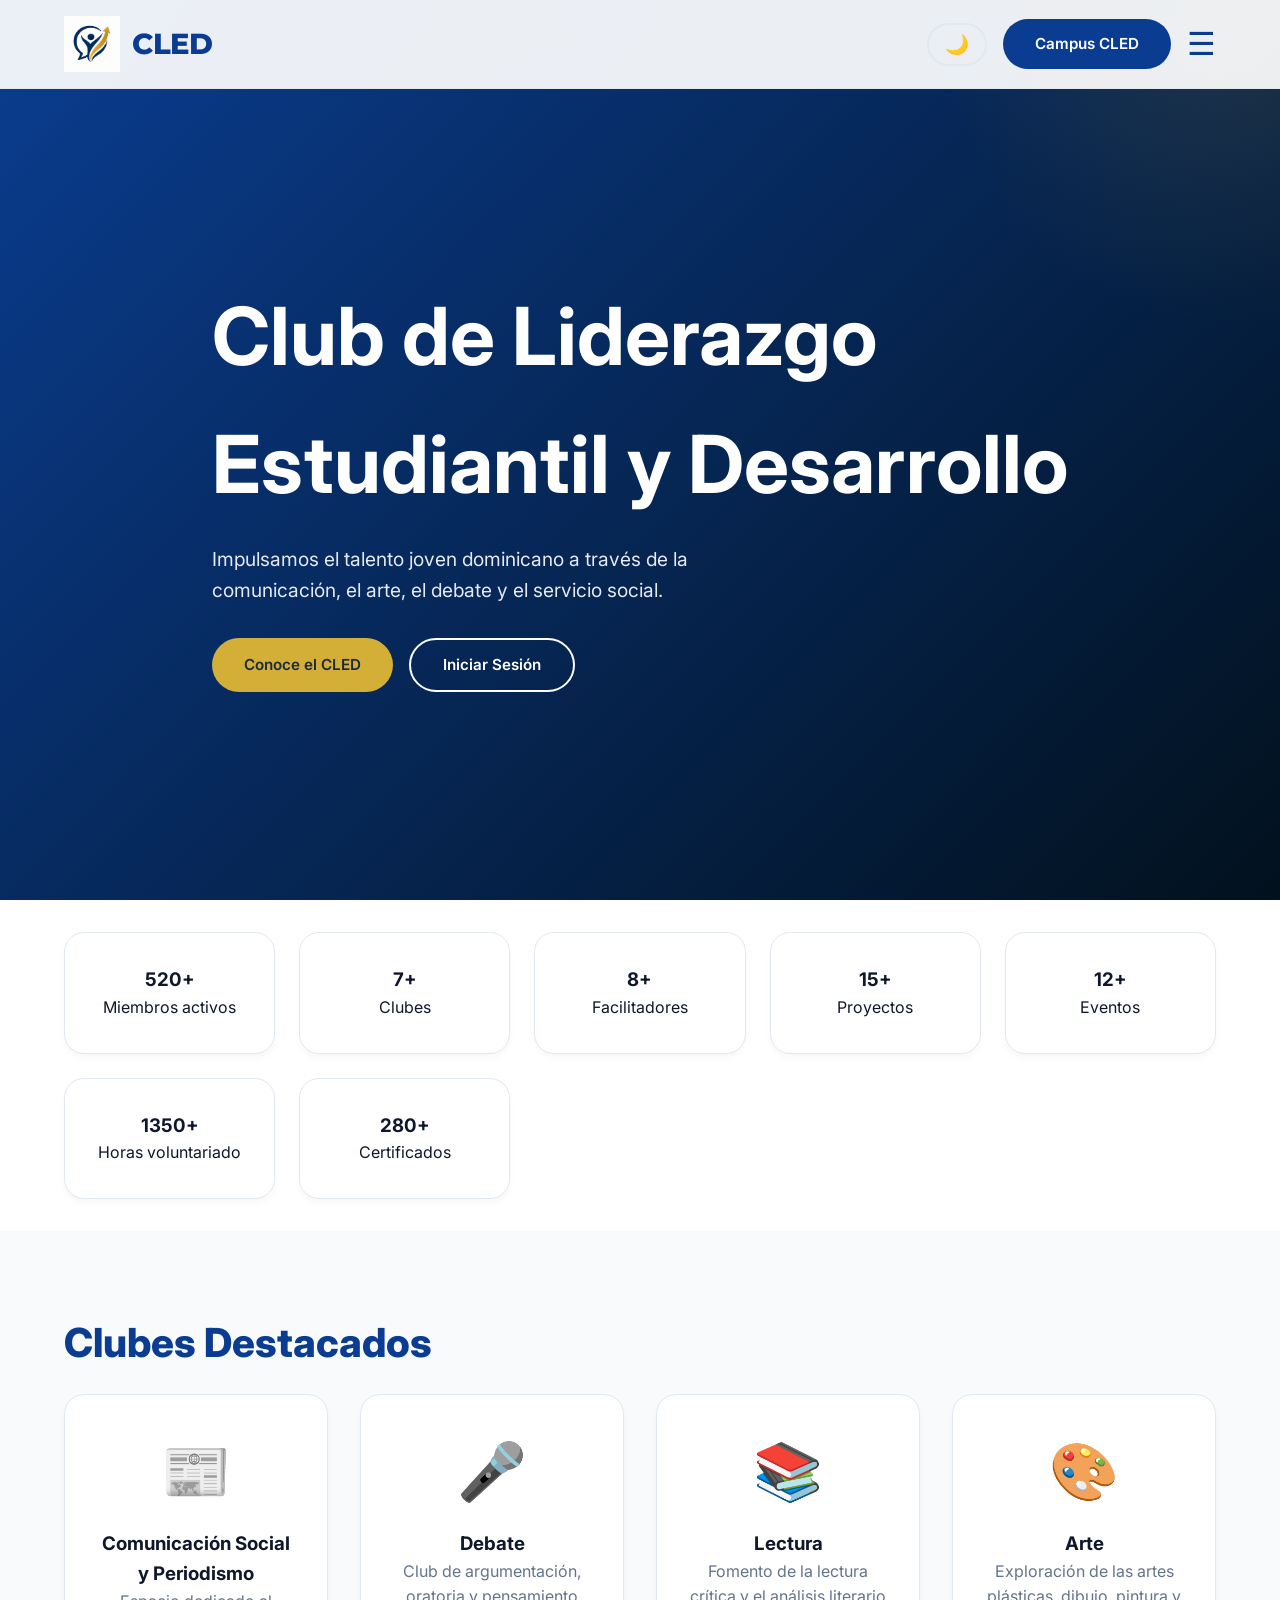
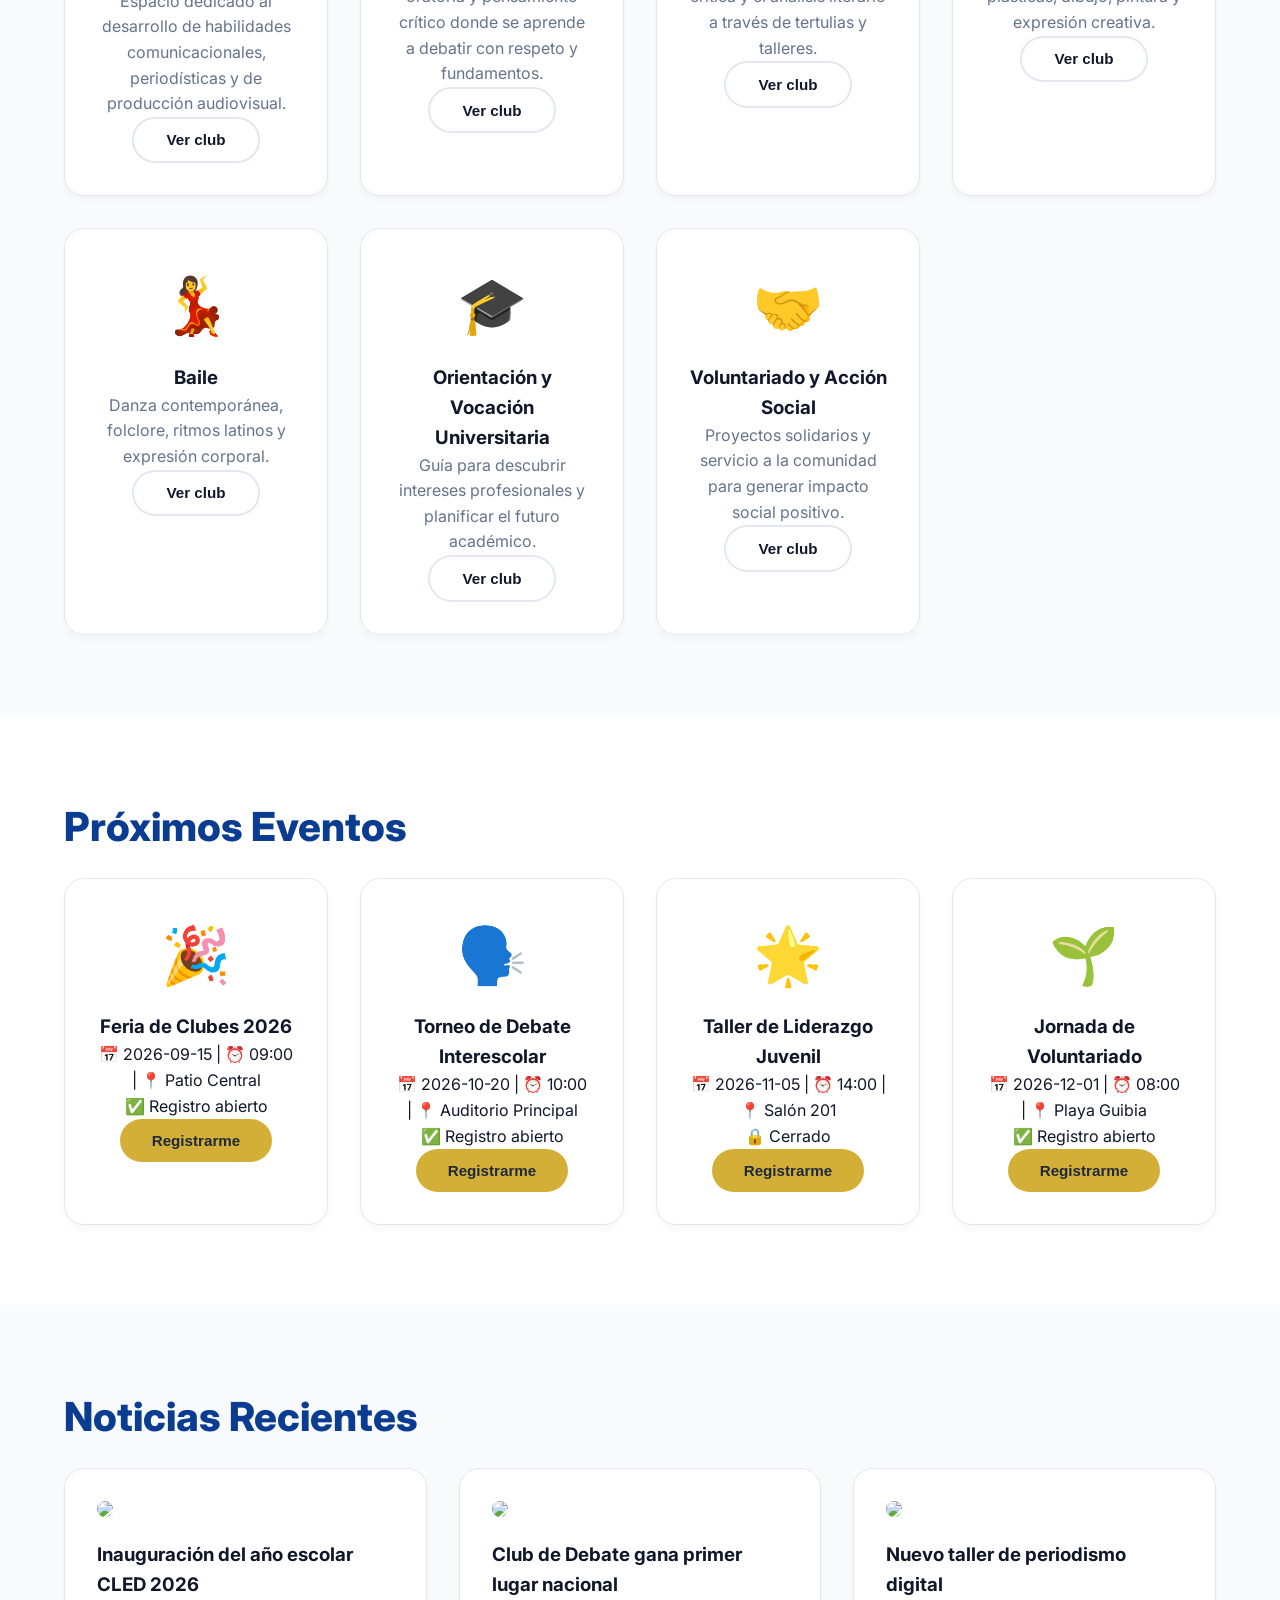
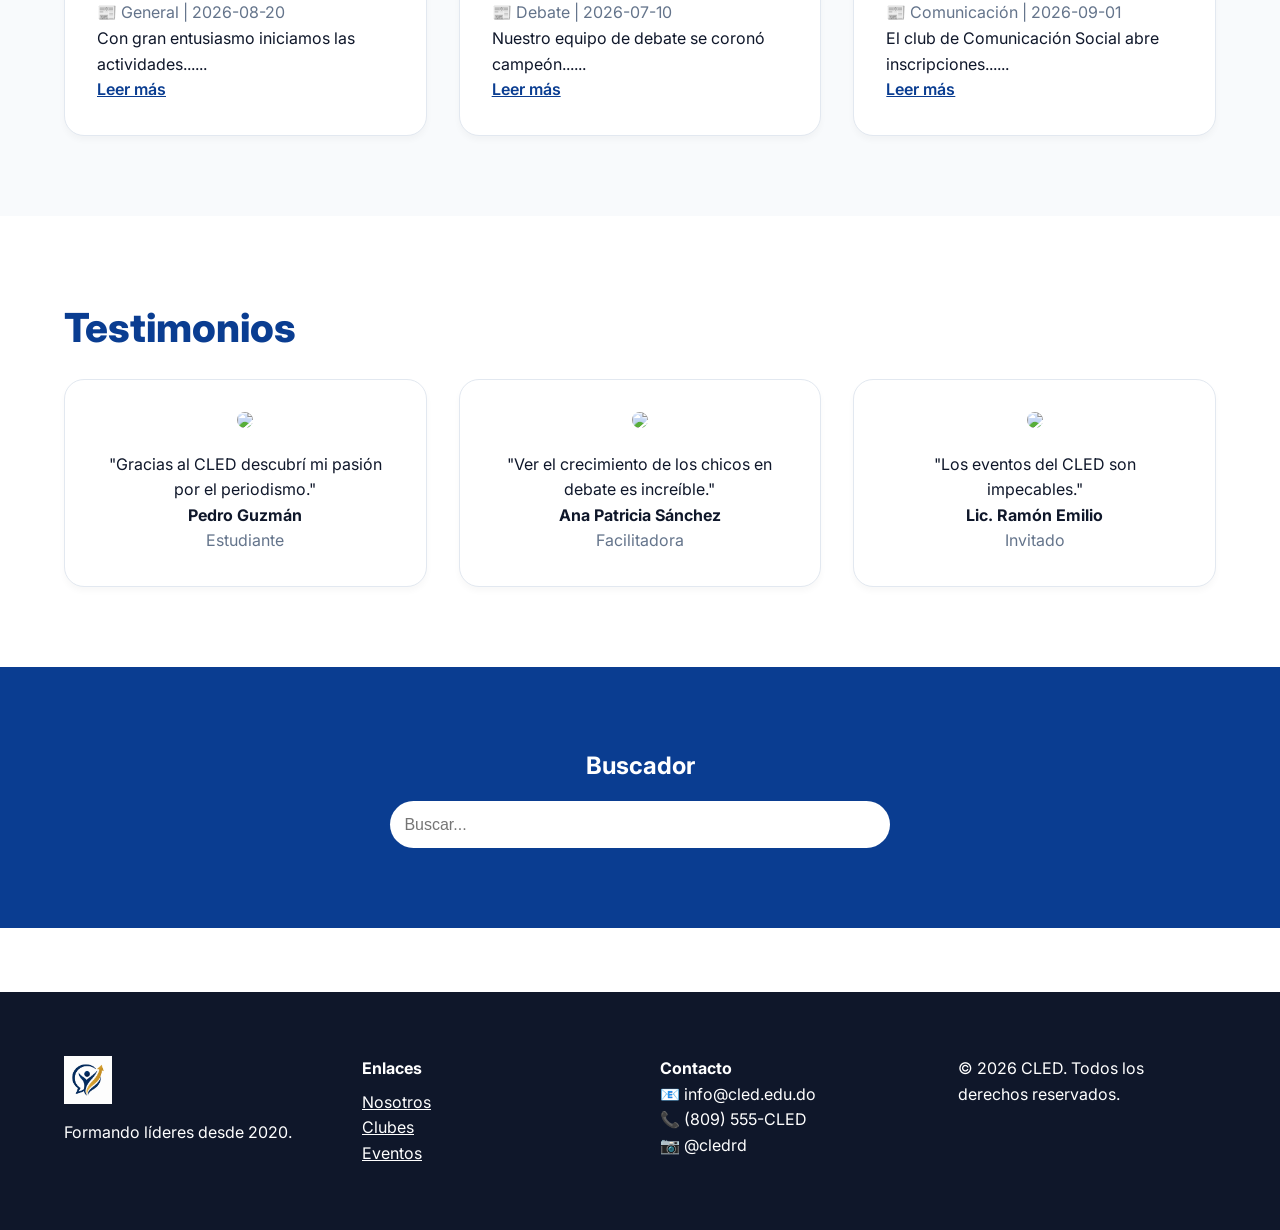
==== commit dfd09a9d: "Update print statement from 'Hello' to 'Goodbye'" ====
--- a/index.html
+++ b/index.html
@@ -1,5 +1,5 @@
 <!DOCTYPE html>
-<html lang="es">
+<html lang="es" class="light">
 <head>
     <meta charset="UTF-8">
     <meta name="viewport" content="width=device-width, initial-scale=1.0">
@@ -11,54 +11,221 @@
     <link rel="preconnect" href="https://fonts.gstatic.com" crossorigin>
     <link href="https://fonts.googleapis.com/css2?family=Inter:wght@300;400;500;600;700&family=Montserrat:wght@400;500;600;700;800&display=swap" rel="stylesheet">
     <style>
+        /* ============ VARIABLES Y TEMAS ============ */
+        :root {
+            --bg: #FFFFFF;
+            --bg-alt: #F8FAFC;
+            --text: #0F172A;
+            --text-secondary: #64748B;
+            --border: #E2E8F0;
+            --card-bg: #FFFFFF;
+            --header-bg: rgba(255,255,255,0.92);
+            --shadow: 0 4px 6px rgba(0,0,0,0.03);
+            --shadow-hover: 0 12px 28px rgba(0,0,0,0.08);
+            --primary: #0A3D91;
+            --primary-hover: #062757;
+            --gold: #D4AF37;
+            --gold-hover: #b8960f;
+            --transition-speed: 0.25s;
+        }
+
+        .dark {
+            --bg: #0F172A;
+            --bg-alt: #1E293B;
+            --text: #F1F5F9;
+            --text-secondary: #94A3B8;
+            --border: #334155;
+            --card-bg: #1E293B;
+            --header-bg: rgba(15,23,42,0.92);
+            --shadow: 0 4px 6px rgba(0,0,0,0.15);
+            --shadow-hover: 0 12px 28px rgba(0,0,0,0.25);
+        }
+
         * { margin:0; padding:0; box-sizing:border-box; }
-        body { font-family: 'Inter', sans-serif; background: #FFFFFF; color: #0F172A; line-height: 1.6; }
+
+        body {
+            font-family: 'Inter', sans-serif;
+            background: var(--bg);
+            color: var(--text);
+            line-height: 1.6;
+            transition: background var(--transition-speed), color var(--transition-speed);
+        }
+
         .container { max-width: 1200px; margin: 0 auto; padding: 0 1.5rem; }
-        .main-header { position: fixed; top:0; left:0; right:0; z-index:100; padding:1rem 0; background: rgba(255,255,255,0.95); backdrop-filter:blur(10px); box-shadow:0 2px 10px rgba(0,0,0,0.03); }
-        .header-inner { display:flex; align-items:center; justify-content:space-between; max-width:1200px; margin:0 auto; padding:0 1.5rem; }
+
+        /* ============ HEADER ============ */
+        .main-header {
+            position: fixed; top:0; left:0; right:0; z-index:100; padding:1rem 0;
+            background: var(--header-bg); backdrop-filter:blur(14px);
+            border-bottom: 1px solid var(--border);
+            transition: all var(--transition-speed);
+        }
+        .header-inner {
+            display:flex; align-items:center; justify-content:space-between;
+            max-width:1200px; margin:0 auto; padding:0 1.5rem;
+        }
         .logo { display:flex; align-items:center; gap:0.75rem; }
-        .logo img { height:40px; }
-        .logo span { font-weight:800; font-size:1.5rem; color:#0A3D91; font-family:'Montserrat',sans-serif; }
-        .menu-btn { background:none; border:none; font-size:2rem; cursor:pointer; color:#0A3D91; }
-        .btn { display:inline-flex; align-items:center; gap:0.5rem; padding:0.75rem 1.8rem; border-radius:9999px; font-weight:600; cursor:pointer; border:none; text-decoration:none; transition: all 0.25s; }
-        .btn-primary { background:#0A3D91; color:white; }
-        .btn-primary:hover { background:#062757; transform:translateY(-2px); box-shadow:0 10px 25px rgba(0,0,0,0.1); }
-        .btn-gold { background:#D4AF37; color:#1e293b; }
-        .btn-gold:hover { background:#b8960f; transform:translateY(-2px); box-shadow:0 10px 25px rgba(0,0,0,0.1); }
-        .btn-outline { background:transparent; border:2px solid #E2E8F0; color:#0F172A; }
-        .btn-outline:hover { background:#F1F5F9; }
+        .logo img { height:56px; transition: transform 0.3s; }
+        .logo img:hover { transform: scale(1.05); }
+        .logo span {
+            font-weight:800; font-size:1.8rem; color:var(--primary);
+            font-family:'Montserrat',sans-serif; letter-spacing: -0.5px;
+        }
+        .menu-btn {
+            background:none; border:none; font-size:2rem; cursor:pointer;
+            color:var(--primary); transition: transform 0.2s;
+        }
+        .menu-btn:hover { transform: rotate(90deg); }
+
+        /* ============ BOTONES ============ */
+        .btn {
+            display:inline-flex; align-items:center; gap:0.5rem;
+            padding:0.8rem 2rem; border-radius:9999px; font-weight:600;
+            cursor:pointer; border:none; text-decoration:none;
+            transition: all 0.3s cubic-bezier(0.4, 0, 0.2, 1);
+            font-size:0.95rem;
+        }
+        .btn-primary { background:var(--primary); color:white; }
+        .btn-primary:hover { background:var(--primary-hover); transform:translateY(-2px); box-shadow:0 8px 20px rgba(10,61,145,0.3); }
+        .btn-gold { background:var(--gold); color:#1e293b; }
+        .btn-gold:hover { background:var(--gold-hover); transform:translateY(-2px); box-shadow:0 8px 20px rgba(212,175,55,0.4); }
+        .btn-outline { background:transparent; border:2px solid var(--border); color:var(--text); }
+        .btn-outline:hover { background:var(--border); transform:translateY(-2px); }
         .btn-white { background:transparent; border:2px solid white; color:white; }
-        .btn-white:hover { background:rgba(255,255,255,0.1); }
-        .menu-overlay { position:fixed; inset:0; background:rgba(10,61,145,0.98); z-index:200; display:flex; align-items:center; justify-content:center; opacity:0; pointer-events:none; transition:opacity 0.3s; }
+        .btn-white:hover { background:rgba(255,255,255,0.15); transform:translateY(-2px); }
+
+        .theme-toggle {
+            background:none; border:2px solid var(--border); color:var(--text);
+            padding:0.5rem 1rem; border-radius:9999px; cursor:pointer;
+            font-size:1.2rem; transition: all 0.3s;
+        }
+        .theme-toggle:hover { background:var(--border); }
+
+        /* ============ MENÚ OVERLAY ============ */
+        .menu-overlay {
+            position:fixed; inset:0; background:rgba(10,61,145,0.97); z-index:200;
+            display:flex; align-items:center; justify-content:center;
+            opacity:0; pointer-events:none; transition: opacity 0.35s ease;
+        }
         .menu-overlay.open { opacity:1; pointer-events:auto; }
-        .menu-overlay nav { display:flex; flex-direction:column; gap:1.5rem; text-align:center; }
-        .menu-overlay a { color:white; font-size:1.8rem; font-weight:700; font-family:'Montserrat',sans-serif; }
-        .menu-overlay a:hover { color:#D4AF37; }
-        .menu-close { position:absolute; top:2rem; right:2rem; background:none; border:none; font-size:2.5rem; color:white; cursor:pointer; }
-        .hero { min-height:100vh; display:flex; align-items:center; background:linear-gradient(135deg, #0A3D91 0%, #02111D 100%); color:white; }
-        .hero h1 { font-size: clamp(2.5rem, 6vw, 4.5rem); margin-bottom:1rem; }
+        .menu-overlay nav {
+            display:flex; flex-direction:column; gap:1.8rem; text-align:center;
+        }
+        .menu-overlay a {
+            color:white; font-size:2rem; font-weight:700; font-family:'Montserrat',sans-serif;
+            transition: color 0.2s, transform 0.2s;
+        }
+        .menu-overlay a:hover { color:var(--gold); transform: scale(1.05); }
+        .menu-close {
+            position:absolute; top:2rem; right:2rem;
+            background:none; border:none; font-size:3rem; color:white;
+            cursor:pointer; transition: transform 0.3s;
+        }
+        .menu-close:hover { transform: rotate(90deg); }
+
+        /* ============ HERO ============ */
+        .hero {
+            min-height:100vh; display:flex; align-items:center;
+            background:linear-gradient(135deg, #0A3D91 0%, #02111D 100%);
+            color:white; position:relative; overflow:hidden;
+        }
+        .hero::before {
+            content:''; position:absolute; top:-30%; right:-20%;
+            width:600px; height:600px;
+            background:radial-gradient(circle, rgba(212,175,55,0.12) 0%, transparent 70%);
+            border-radius:50%;
+            animation: float 8s ease-in-out infinite;
+        }
+        @keyframes float {
+            0%, 100% { transform: translate(0,0); }
+            50% { transform: translate(-30px, 20px); }
+        }
+        .hero h1 { font-size: clamp(2.8rem, 7vw, 5rem); margin-bottom:1rem; animation: fadeInUp 1s; }
+
+        /* ============ SECCIONES ============ */
         .section { padding:5rem 0; }
-        .section-title { font-size:2.25rem; font-weight:800; margin-bottom:1rem; color:#0A3D91; }
-        .card { background:#FFFFFF; border-radius:16px; padding:1.75rem; box-shadow:0 4px 6px rgba(0,0,0,0.03); border:1px solid #E2E8F0; transition:all 0.25s; }
-        .card:hover { transform:translateY(-6px); box-shadow:0 10px 25px rgba(0,0,0,0.08); }
-        .grid-2 { display:grid; grid-template-columns: repeat(auto-fit, minmax(280px,1fr)); gap:1.5rem; }
-        .grid-3 { display:grid; grid-template-columns: repeat(auto-fit, minmax(240px,1fr)); gap:1.5rem; }
-        .grid-4 { display:grid; grid-template-columns: repeat(auto-fit, minmax(200px,1fr)); gap:1.25rem; }
-        .modal-overlay { position:fixed; inset:0; background:rgba(0,0,0,0.5); backdrop-filter:blur(4px); display:flex; align-items:center; justify-content:center; z-index:1000; opacity:0; pointer-events:none; transition:opacity 0.3s; }
+        .section-title {
+            font-size:2.5rem; font-weight:800; margin-bottom:1.2rem;
+            color:var(--primary); transition: color 0.3s;
+        }
+        .card {
+            background:var(--card-bg); border-radius:20px; padding:2rem;
+            box-shadow:var(--shadow); border:1px solid var(--border);
+            transition: all 0.35s cubic-bezier(0.4, 0, 0.2, 1);
+        }
+        .card:hover {
+            transform:translateY(-8px);
+            box-shadow:var(--shadow-hover);
+        }
+
+        .grid-2 { display:grid; grid-template-columns: repeat(auto-fit, minmax(280px,1fr)); gap:2rem; }
+        .grid-3 { display:grid; grid-template-columns: repeat(auto-fit, minmax(260px,1fr)); gap:2rem; }
+        .grid-4 { display:grid; grid-template-columns: repeat(auto-fit, minmax(200px,1fr)); gap:1.5rem; }
+
+        /* ============ MODALES ============ */
+        .modal-overlay {
+            position:fixed; inset:0; background:rgba(0,0,0,0.5); backdrop-filter:blur(6px);
+            display:flex; align-items:center; justify-content:center; z-index:1000;
+            opacity:0; pointer-events:none; transition:opacity 0.35s;
+        }
         .modal-overlay.open { opacity:1; pointer-events:auto; }
-        .modal-content { background:#FFFFFF; border-radius:16px; max-width:700px; width:90%; max-height:85vh; overflow-y:auto; padding:2rem; position:relative; }
-        .modal-close { position:absolute; top:1rem; right:1.25rem; background:none; border:none; font-size:1.75rem; cursor:pointer; color:#0F172A; }
-        .form-group { margin-bottom:1.25rem; }
-        .form-group label { display:block; margin-bottom:0.4rem; font-weight:600; }
-        .form-group input, .form-group select { width:100%; padding:0.7rem 1rem; border:2px solid #E2E8F0; border-radius:8px; background:#FFFFFF; font-family:inherit; font-size:0.95rem; }
-        .form-group input:focus, .form-group select:focus { outline:none; border-color:#0A3D91; }
-        .footer { background:#0F172A; color:white; padding:3rem 0; margin-top:4rem; }
-        .footer-grid { display:grid; grid-template-columns: repeat(auto-fit, minmax(200px,1fr)); gap:2rem; }
-        .search-results { background:white; border-radius:8px; margin-top:0.5rem; text-align:left; max-height:200px; overflow-y:auto; }
-        .search-results div { padding:0.5rem 1rem; cursor:pointer; color:#0F172A; }
-        .search-results div:hover { background:#F1F5F9; }
-        .club-emoji, .event-emoji { font-size:3rem; text-align:center; margin-bottom:0.5rem; }
-        @media (max-width:768px) { .menu-overlay a { font-size:1.4rem; } }
+        .modal-content {
+            background:var(--card-bg); border-radius:24px; max-width:700px;
+            width:92%; max-height:85vh; overflow-y:auto; padding:2.5rem;
+            position:relative; box-shadow:0 20px 40px rgba(0,0,0,0.15);
+            transform: scale(0.95); transition: transform 0.3s;
+        }
+        .modal-overlay.open .modal-content { transform: scale(1); }
+        .modal-close {
+            position:absolute; top:1.2rem; right:1.5rem; background:none;
+            border:none; font-size:2rem; cursor:pointer; color:var(--text);
+            transition: transform 0.2s;
+        }
+        .modal-close:hover { transform: rotate(90deg); }
+
+        /* ============ FORMULARIOS ============ */
+        .form-group { margin-bottom:1.4rem; }
+        .form-group label { display:block; margin-bottom:0.5rem; font-weight:600; color:var(--text); }
+        .form-group input, .form-group select {
+            width:100%; padding:0.8rem 1.2rem; border:2px solid var(--border);
+            border-radius:12px; background:var(--bg); color:var(--text);
+            font-family:inherit; font-size:1rem; transition: border 0.2s;
+        }
+        .form-group input:focus, .form-group select:focus { outline:none; border-color:var(--primary); }
+
+        /* ============ FOOTER ============ */
+        .footer {
+            background:#0F172A; color:white; padding:4rem 0; margin-top:4rem;
+        }
+        .footer-grid { display:grid; grid-template-columns: repeat(auto-fit, minmax(200px,1fr)); gap:2.5rem; }
+
+        /* ============ BUSCADOR ============ */
+        .search-results {
+            background:var(--card-bg); border-radius:12px; margin-top:0.75rem;
+            text-align:left; max-height:250px; overflow-y:auto; box-shadow:var(--shadow);
+        }
+        .search-results div {
+            padding:0.75rem 1.2rem; cursor:pointer; color:var(--text);
+            transition: background 0.15s;
+        }
+        .search-results div:hover { background:var(--border); }
+
+        .club-emoji, .event-emoji {
+            font-size:3.5rem; text-align:center; margin-bottom:0.75rem;
+            transition: transform 0.3s;
+        }
+        .card:hover .club-emoji, .card:hover .event-emoji { transform: scale(1.1); }
+
+        @keyframes fadeInUp {
+            from { opacity:0; transform:translateY(30px); }
+            to { opacity:1; transform:translateY(0); }
+        }
+
+        @media (max-width:768px) {
+            .menu-overlay a { font-size:1.5rem; }
+            .logo img { height:44px; }
+            .logo span { font-size:1.4rem; }
+        }
     </style>
 </head>
 <body>
@@ -69,6 +236,7 @@
                 <span>CLED</span>
             </div>
             <div style="display:flex; align-items:center; gap:1rem;">
+                <button class="theme-toggle" id="themeToggle" aria-label="Cambiar tema">🌓</button>
                 <a href="login.html" class="btn btn-primary">Campus CLED</a>
                 <button class="menu-btn" id="menuBtn" aria-label="Abrir menú">☰</button>
             </div>
@@ -107,7 +275,7 @@
         <div class="container"><div class="grid-4" id="statsContainer"></div></div>
     </section>
 
-    <section id="clubes" class="section" style="background:#F8FAFC;">
+    <section id="clubes" class="section" style="background:var(--bg-alt);">
         <div class="container">
             <h2 class="section-title">Clubes Destacados</h2>
             <div class="grid-3" id="clubesContainer"></div>
@@ -121,7 +289,7 @@
         </div>
     </section>
 
-    <section id="noticias" class="section" style="background:#F8FAFC;">
+    <section id="noticias" class="section" style="background:var(--bg-alt);">
         <div class="container">
             <h2 class="section-title">Noticias Recientes</h2>
             <div class="grid-3" id="noticiasContainer"></div>
@@ -135,10 +303,10 @@
         </div>
     </section>
 
-    <section class="section" style="background:#0A3D91; color:white;">
+    <section class="section" style="background:var(--primary); color:white;">
         <div class="container" style="text-align:center;">
             <h2 style="color:white;">Buscador</h2>
-            <input type="text" id="globalSearch" placeholder="Buscar..." style="width:100%;max-width:500px;padding:0.8rem;border-radius:999px;border:none;margin-top:1rem;">
+            <input type="text" id="globalSearch" placeholder="Buscar..." style="width:100%;max-width:500px;padding:0.9rem;border-radius:999px;border:none;margin-top:1rem;font-size:1rem;">
             <div id="searchResults" class="search-results" style="display:none;"></div>
         </div>
     </section>
@@ -146,7 +314,7 @@
     <footer class="footer">
         <div class="container footer-grid">
             <div>
-                <img src="LOGO_CLED.png" height="36" alt="CLED">
+                <img src="LOGO_CLED.png" height="48" alt="CLED">
                 <p style="margin-top:0.5rem;">Formando líderes desde 2020.</p>
             </div>
             <div>
@@ -171,17 +339,31 @@
     <div class="modal-overlay" id="registroModal"><div class="modal-content" id="registroModalContent"></div></div>
 
     <script>
-        (function() {
-            const menuBtn = document.getElementById('menuBtn');
-            const menuOverlay = document.getElementById('menuOverlay');
-            const menuClose = document.getElementById('menuClose');
-            menuBtn.addEventListener('click', () => menuOverlay.classList.add('open'));
-            menuClose.addEventListener('click', () => menuOverlay.classList.remove('open'));
-            document.querySelectorAll('.menu-overlay a').forEach(link => {
-                link.addEventListener('click', () => menuOverlay.classList.remove('open'));
-            });
-        })();
-
+        // ==================== TEMA OSCURO ====================
+        const themeToggle = document.getElementById('themeToggle');
+        const html = document.documentElement;
+        const savedTheme = localStorage.getItem('theme') || 'light';
+        html.className = savedTheme;
+        themeToggle.textContent = savedTheme === 'dark' ? '☀️' : '🌙';
+
+        themeToggle.addEventListener('click', () => {
+            const newTheme = html.className === 'dark' ? 'light' : 'dark';
+            html.className = newTheme;
+            themeToggle.textContent = newTheme === 'dark' ? '☀️' : '🌙';
+            localStorage.setItem('theme', newTheme);
+        });
+
+        // ==================== MENÚ ====================
+        const menuBtn = document.getElementById('menuBtn');
+        const menuOverlay = document.getElementById('menuOverlay');
+        const menuClose = document.getElementById('menuClose');
+        menuBtn.addEventListener('click', () => menuOverlay.classList.add('open'));
+        menuClose.addEventListener('click', () => menuOverlay.classList.remove('open'));
+        document.querySelectorAll('.menu-overlay a').forEach(link => {
+            link.addEventListener('click', () => menuOverlay.classList.remove('open'));
+        });
+
+        // ==================== DATOS ====================
         const statsData = [
             { n: 520, l: 'Miembros activos' },
             { n: 7, l: 'Clubes' },
@@ -193,44 +375,47 @@
         ];
 
         const clubsData = [
-            { id: '1', nombre: 'Comunicación Social y Periodismo', descripcion: 'Espacio dedicado al desarrollo de habilidades comunicacionales, periodísticas y de producción audiovisual.', emoji: '📰', facilitador: 'Prof. Robelin Mejías', foto: 'ROBELINMEJIAS.jpeg' },
-            { id: '2', nombre: 'Debate', descripcion: 'Club de argumentación, oratoria y pensamiento crítico donde se aprende a debatir con respeto y fundamentos.', emoji: '🎤', facilitador: 'Profa. Ana Patricia Sánchez', foto: 'https://placehold.co/100?text=AS' },
-            { id: '3', nombre: 'Lectura', descripcion: 'Fomento de la lectura crítica y el análisis literario a través de tertulias y talleres.', emoji: '📚', facilitador: 'Prof. Luis Manuel Vargas', foto: 'https://placehold.co/100?text=LV' },
-            { id: '4', nombre: 'Arte', descripcion: 'Exploración de las artes plásticas, dibujo, pintura y expresión creativa.', emoji: '🎨', facilitador: 'Lic. Carmen Rosa Jiménez', foto: 'https://placehold.co/100?text=CJ' },
-            { id: '5', nombre: 'Baile', descripcion: 'Danza contemporánea, folclore, ritmos latinos y expresión corporal.', emoji: '💃', facilitador: 'Prof. Pedro Antonio Santos', foto: 'https://placehold.co/100?text=PS' },
-            { id: '6', nombre: 'Orientación y Vocación Universitaria', descripcion: 'Guía para descubrir intereses profesionales y planificar el futuro académico.', emoji: '🎓', facilitador: 'Dra. Laura Mercedes Fernández', foto: 'https://placehold.co/100?text=LF' },
-            { id: '7', nombre: 'Voluntariado y Acción Social', descripcion: 'Proyectos solidarios y servicio a la comunidad para generar impacto social positivo.', emoji: '🤝', facilitador: 'Lic. José Miguel Herrera', foto: 'https://placehold.co/100?text=JH' }
+            { id: '1', nombre: 'Comunicación Social y Periodismo', descripcion: 'Espacio dedicado al desarrollo de habilidades comunicacionales, periodísticas y de producción audiovisual.', emoji: '📰' },
+            { id: '2', nombre: 'Debate', descripcion: 'Club de argumentación, oratoria y pensamiento crítico donde se aprende a debatir con respeto y fundamentos.', emoji: '🎤' },
+            { id: '3', nombre: 'Lectura', descripcion: 'Fomento de la lectura crítica y el análisis literario a través de tertulias y talleres.', emoji: '📚' },
+            { id: '4', nombre: 'Arte', descripcion: 'Exploración de las artes plásticas, dibujo, pintura y expresión creativa.', emoji: '🎨' },
+            { id: '5', nombre: 'Baile', descripcion: 'Danza contemporánea, folclore, ritmos latinos y expresión corporal.', emoji: '💃' },
+            { id: '6', nombre: 'Orientación y Vocación Universitaria', descripcion: 'Guía para descubrir intereses profesionales y planificar el futuro académico.', emoji: '🎓' },
+            { id: '7', nombre: 'Voluntariado y Acción Social', descripcion: 'Proyectos solidarios y servicio a la comunidad para generar impacto social positivo.', emoji: '🤝' }
         ];
 
         const eventsData = [
-            { id: '1', titulo: 'Feria de Clubes 2026', descripcion: 'Exhibición de todos los clubes del CLED.', fecha: '2026-09-15', hora: '09:00', lugar: 'Patio Central', estado: 'abierto', cupos: 200, emoji: '🎉' },
-            { id: '2', titulo: 'Torneo de Debate Interescolar', descripcion: 'Competencia regional de debate.', fecha: '2026-10-20', hora: '10:00', lugar: 'Auditorio Principal', estado: 'abierto', cupos: 80, emoji: '🗣️' },
-            { id: '3', titulo: 'Taller de Liderazgo Juvenil', descripcion: 'Invitado internacional compartirá claves para el liderazgo.', fecha: '2026-11-05', hora: '14:00', lugar: 'Salón 201', estado: 'cerrado', cupos: 50, emoji: '🌟' },
-            { id: '4', titulo: 'Jornada de Voluntariado', descripcion: 'Limpieza de playas y reforestación.', fecha: '2026-12-01', hora: '08:00', lugar: 'Playa Guibia', estado: 'abierto', cupos: 100, emoji: '🌱' }
+            { id: '1', titulo: 'Feria de Clubes 2026', fecha: '2026-09-15', hora: '09:00', lugar: 'Patio Central', estado: 'abierto', emoji: '🎉' },
+            { id: '2', titulo: 'Torneo de Debate Interescolar', fecha: '2026-10-20', hora: '10:00', lugar: 'Auditorio Principal', estado: 'abierto', emoji: '🗣️' },
+            { id: '3', titulo: 'Taller de Liderazgo Juvenil', fecha: '2026-11-05', hora: '14:00', lugar: 'Salón 201', estado: 'cerrado', emoji: '🌟' },
+            { id: '4', titulo: 'Jornada de Voluntariado', fecha: '2026-12-01', hora: '08:00', lugar: 'Playa Guibia', estado: 'abierto', emoji: '🌱' }
         ];
 
         const noticiasData = [
-            { titulo: 'Inauguración del año escolar CLED 2026', contenido: 'Con gran entusiasmo iniciamos las actividades del Club de Liderazgo Estudiantil y Desarrollo...', fecha: '2026-08-20', imagen: 'https://placehold.co/400x150?text=Inauguración', club: 'General' },
-            { titulo: 'Club de Debate gana primer lugar nacional', contenido: 'Nuestro equipo de debate se coronó campeón en el Torneo Nacional Interescolar...', fecha: '2026-07-10', imagen: 'https://placehold.co/400x150?text=Debate+Campeón', club: 'Debate' },
-            { titulo: 'Nuevo taller de periodismo digital', contenido: 'El club de Comunicación Social abre inscripciones para el taller de redacción...', fecha: '2026-09-01', imagen: 'https://placehold.co/400x150?text=Taller+Periodismo', club: 'Comunicación' }
+            { titulo: 'Inauguración del año escolar CLED 2026', contenido: 'Con gran entusiasmo iniciamos las actividades...', fecha: '2026-08-20', imagen: 'https://placehold.co/400x150?text=Inauguración', club: 'General' },
+            { titulo: 'Club de Debate gana primer lugar nacional', contenido: 'Nuestro equipo de debate se coronó campeón...', fecha: '2026-07-10', imagen: 'https://placehold.co/400x150?text=Debate+Campeón', club: 'Debate' },
+            { titulo: 'Nuevo taller de periodismo digital', contenido: 'El club de Comunicación Social abre inscripciones...', fecha: '2026-09-01', imagen: 'https://placehold.co/400x150?text=Taller+Periodismo', club: 'Comunicación' }
         ];
 
         const testimoniosData = [
-            { texto: 'Gracias al CLED descubrí mi pasión por el periodismo. Ahora soy locutor en una emisora local.', autor: 'Pedro Guzmán', rol: 'Estudiante', foto: 'https://placehold.co/80?text=PG' },
-            { texto: 'Ver el crecimiento de los chicos en debate es increíble. El CLED transforma vidas.', autor: 'Ana Patricia Sánchez', rol: 'Facilitadora', foto: 'https://placehold.co/80?text=AS' },
-            { texto: 'Los eventos del CLED son impecables. Organización de primer nivel.', autor: 'Lic. Ramón Emilio', rol: 'Invitado', foto: 'https://placehold.co/80?text=RE' }
+            { texto: 'Gracias al CLED descubrí mi pasión por el periodismo.', autor: 'Pedro Guzmán', rol: 'Estudiante', foto: 'https://placehold.co/80?text=PG' },
+            { texto: 'Ver el crecimiento de los chicos en debate es increíble.', autor: 'Ana Patricia Sánchez', rol: 'Facilitadora', foto: 'https://placehold.co/80?text=AS' },
+            { texto: 'Los eventos del CLED son impecables.', autor: 'Lic. Ramón Emilio', rol: 'Invitado', foto: 'https://placehold.co/80?text=RE' }
         ];
 
+        // ==================== RENDERIZADO ====================
         function renderStats() {
-            document.getElementById('statsContainer').innerHTML = statsData.map(s => `<div class="card" style="text-align:center;"><h3>${s.n}+</h3><p>${s.l}</p></div>`).join('');
+            document.getElementById('statsContainer').innerHTML = statsData.map(s => 
+                `<div class="card" style="text-align:center;"><h3>${s.n}+</h3><p>${s.l}</p></div>`
+            ).join('');
         }
 
         function renderClubes() {
             document.getElementById('clubesContainer').innerHTML = clubsData.map(c => `
                 <div class="card" style="text-align:center;">
                     <div class="club-emoji">${c.emoji}</div>
-                    <h3 style="margin-bottom:0.5rem;">${c.nombre}</h3>
-                    <p style="font-size:0.95rem;">${c.descripcion}</p>
+                    <h3>${c.nombre}</h3>
+                    <p style="color:var(--text-secondary);">${c.descripcion}</p>
                     <button class="btn btn-outline" onclick="verClub('${c.id}')">Ver club</button>
                 </div>`).join('');
         }
@@ -238,19 +423,13 @@
         window.verClub = function(id) {
             const club = clubsData.find(c => c.id === id);
             if (!club) return;
-            const modal = document.getElementById('clubModal');
-            const content = document.getElementById('clubModalContent');
-            content.innerHTML = `
+            document.getElementById('clubModalContent').innerHTML = `
                 <button class="modal-close" onclick="document.getElementById('clubModal').classList.remove('open')">&times;</button>
-                <div style="text-align:center;font-size:4rem;">${club.emoji}</div>
-                <h2 style="margin-top:1rem; text-align:center;">${club.nombre}</h2>
-                <p style="text-align:center;">${club.descripcion}</p>
-                <div style="text-align:center; margin:1.5rem 0;">
-                    <img src="${club.foto}" width="60" style="border-radius:50%;">
-                    <p><strong>${club.facilitador}</strong></p>
-                </div>
-                <button class="btn btn-gold" style="display:block; margin:0 auto;" onclick="alert('Inscripción (próximamente)')">Inscribirme</button>`;
-            modal.classList.add('open');
+                <div style="text-align:center;font-size:5rem;">${club.emoji}</div>
+                <h2 style="text-align:center;">${club.nombre}</h2>
+                <p style="text-align:center;color:var(--text-secondary);">${club.descripcion}</p>
+                <button class="btn btn-gold" style="display:block; margin:2rem auto 0;">Inscribirme</button>`;
+            document.getElementById('clubModal').classList.add('open');
         };
 
         function renderEventos() {
@@ -331,7 +510,6 @@
 
         function registrarEvento(e) {
             e.preventDefault();
-            const eventoId = e.target.dataset.evento;
             const nombre = document.getElementById('nombre').value;
             const apellido = document.getElementById('apellido').value;
             const codigo = 'CLED-' + Math.random().toString(36).substr(2, 8).toUpperCase();
@@ -340,17 +518,17 @@
                 <h3>✅ Registro exitoso</h3>
                 <p><strong>Código:</strong> ${codigo}</p>
                 <img src="${qrUrl}" alt="QR">
-                <p style="color:red;">📸 Captura este código. Sin él no podrás acceder al evento.</p>
-                <button class="btn btn-primary" onclick="descargarPDF('${nombre} ${apellido}', '${eventoId}', '${codigo}')">Descargar PDF</button>`;
-        }
-
-        window.descargarPDF = function(nombre, eventoId, codigo) {
+                <p style="color:red;">📸 Captura este código.</p>
+                <button class="btn btn-primary" onclick="descargarPDF('${nombre} ${apellido}', '${codigo}')">Descargar PDF</button>`;
+        }
+
+        window.descargarPDF = function(nombre, codigo) {
             const qrImg = document.querySelector('#paseDigital img').src;
             const win = window.open('', '_blank');
             win.document.write(`
                 <html><head><title>Pase de Evento</title></head><body style="text-align:center;font-family:sans-serif;">
                     <img src="LOGO_CLED.png" width="80"><h1>CLED</h1>
-                    <h2>Pase de Evento</h2><p>${nombre}</p><p>Evento ID: ${eventoId}</p>
+                    <h2>Pase de Evento</h2><p>${nombre}</p>
                     <img src="${qrImg}"><p>Código: ${codigo}</p>
                 </body></html>`);
             win.document.close();
@@ -360,11 +538,11 @@
         function renderNoticias() {
             document.getElementById('noticiasContainer').innerHTML = noticiasData.map(n => `
                 <div class="card">
-                    <img src="${n.imagen}" style="width:100%;border-radius:12px;">
+                    <img src="${n.imagen}" style="width:100%;border-radius:12px;margin-bottom:1rem;">
                     <h3>${n.titulo}</h3>
-                    <p>📰 ${n.club} | ${n.fecha}</p>
-                    <p>${n.contenido.substring(0,100)}...</p>
-                    <a href="#" style="color:#0A3D91; font-weight:600;">Leer más</a>
+                    <p style="color:var(--text-secondary);">📰 ${n.club} | ${n.fecha}</p>
+                    <p>${n.contenido}...</p>
+                    <a href="#" style="color:var(--primary); font-weight:600;">Leer más</a>
                 </div>`).join('');
         }
 
@@ -374,7 +552,7 @@
                     <img src="${t.foto}" width="60" style="border-radius:50%;margin-bottom:1rem;">
                     <p>"${t.texto}"</p>
                     <strong>${t.autor}</strong>
-                    <p style="color:#64748B;">${t.rol}</p>
+                    <p style="color:var(--text-secondary);">${t.rol}</p>
                 </div>`).join('');
         }
 
@@ -391,12 +569,14 @@
             resultsDiv.style.display = 'block';
         });
 
+        // Iniciar interfaz
         renderStats();
         renderClubes();
         renderEventos();
         renderNoticias();
         renderTestimonios();
 
+        // Cerrar modales al hacer clic fuera
         document.querySelectorAll('.modal-overlay').forEach(modal => {
             modal.addEventListener('click', function(e) { if (e.target === modal) modal.classList.remove('open'); });
         });
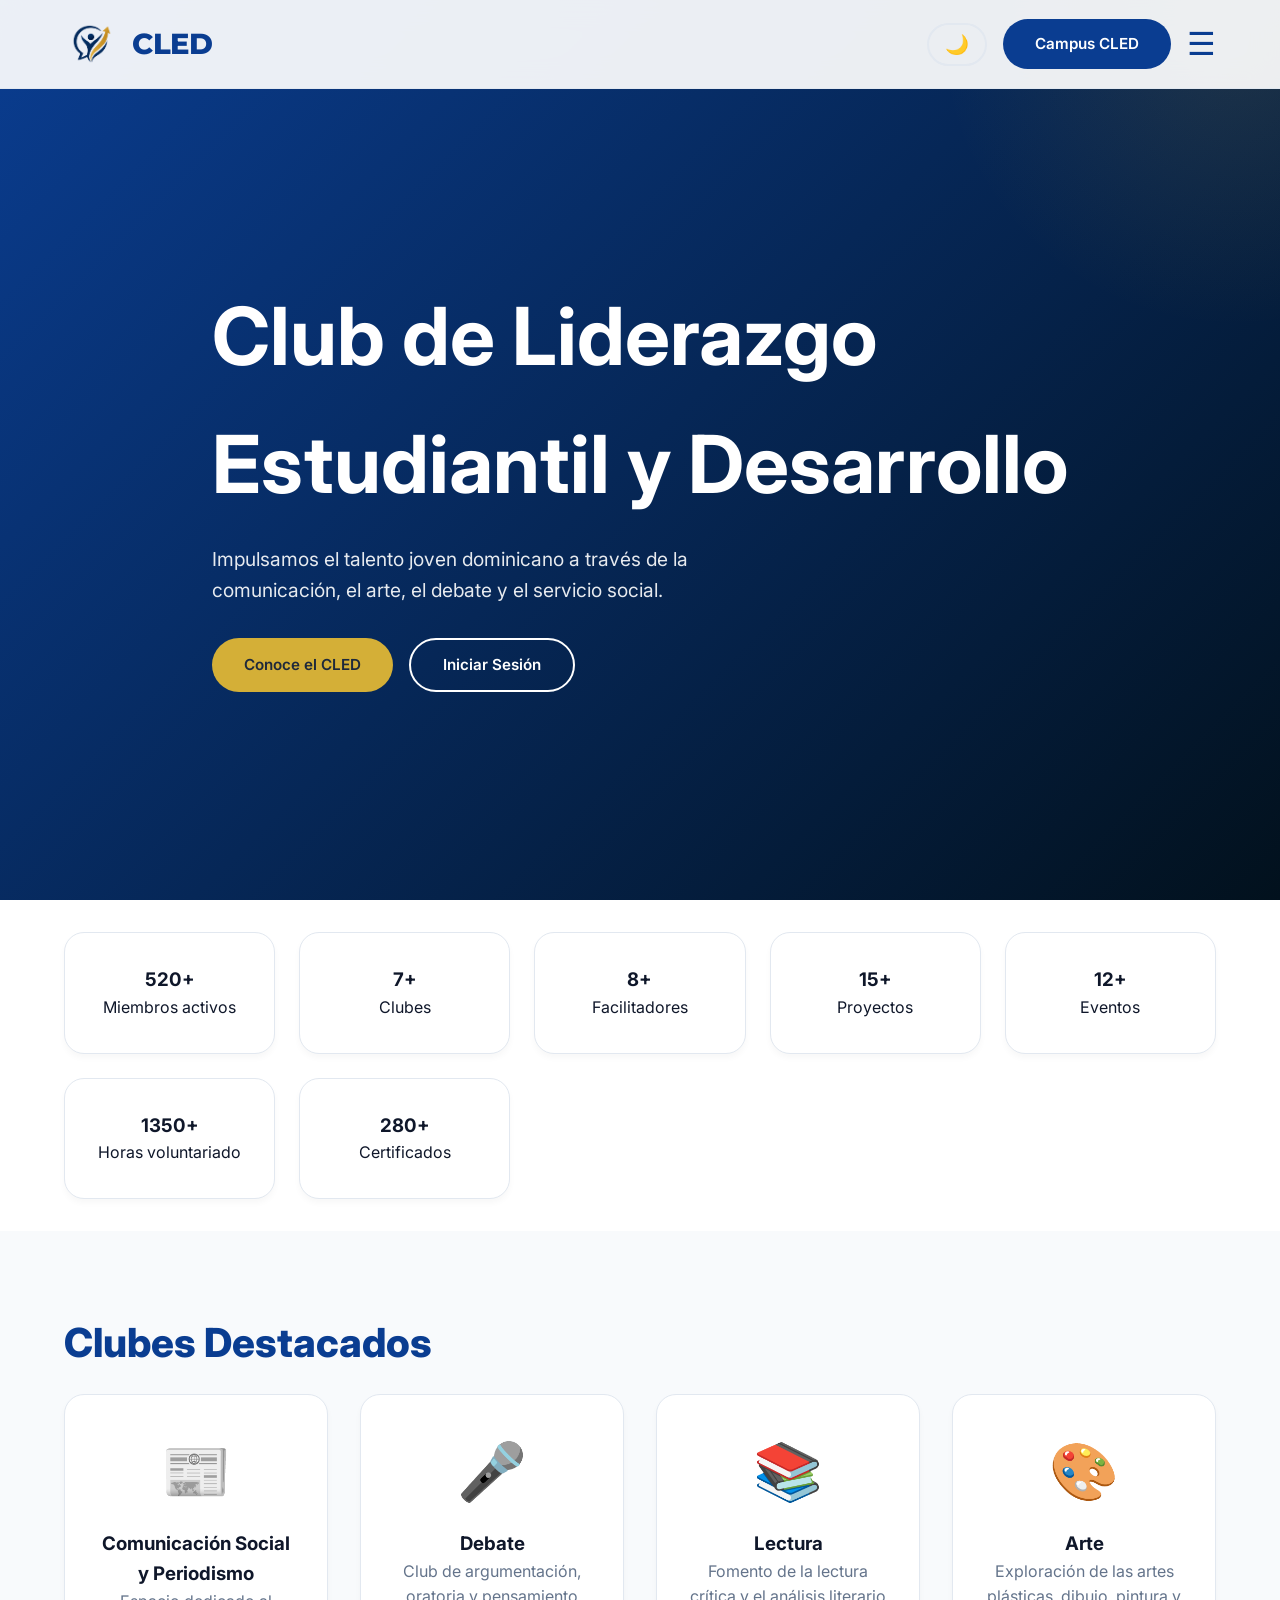
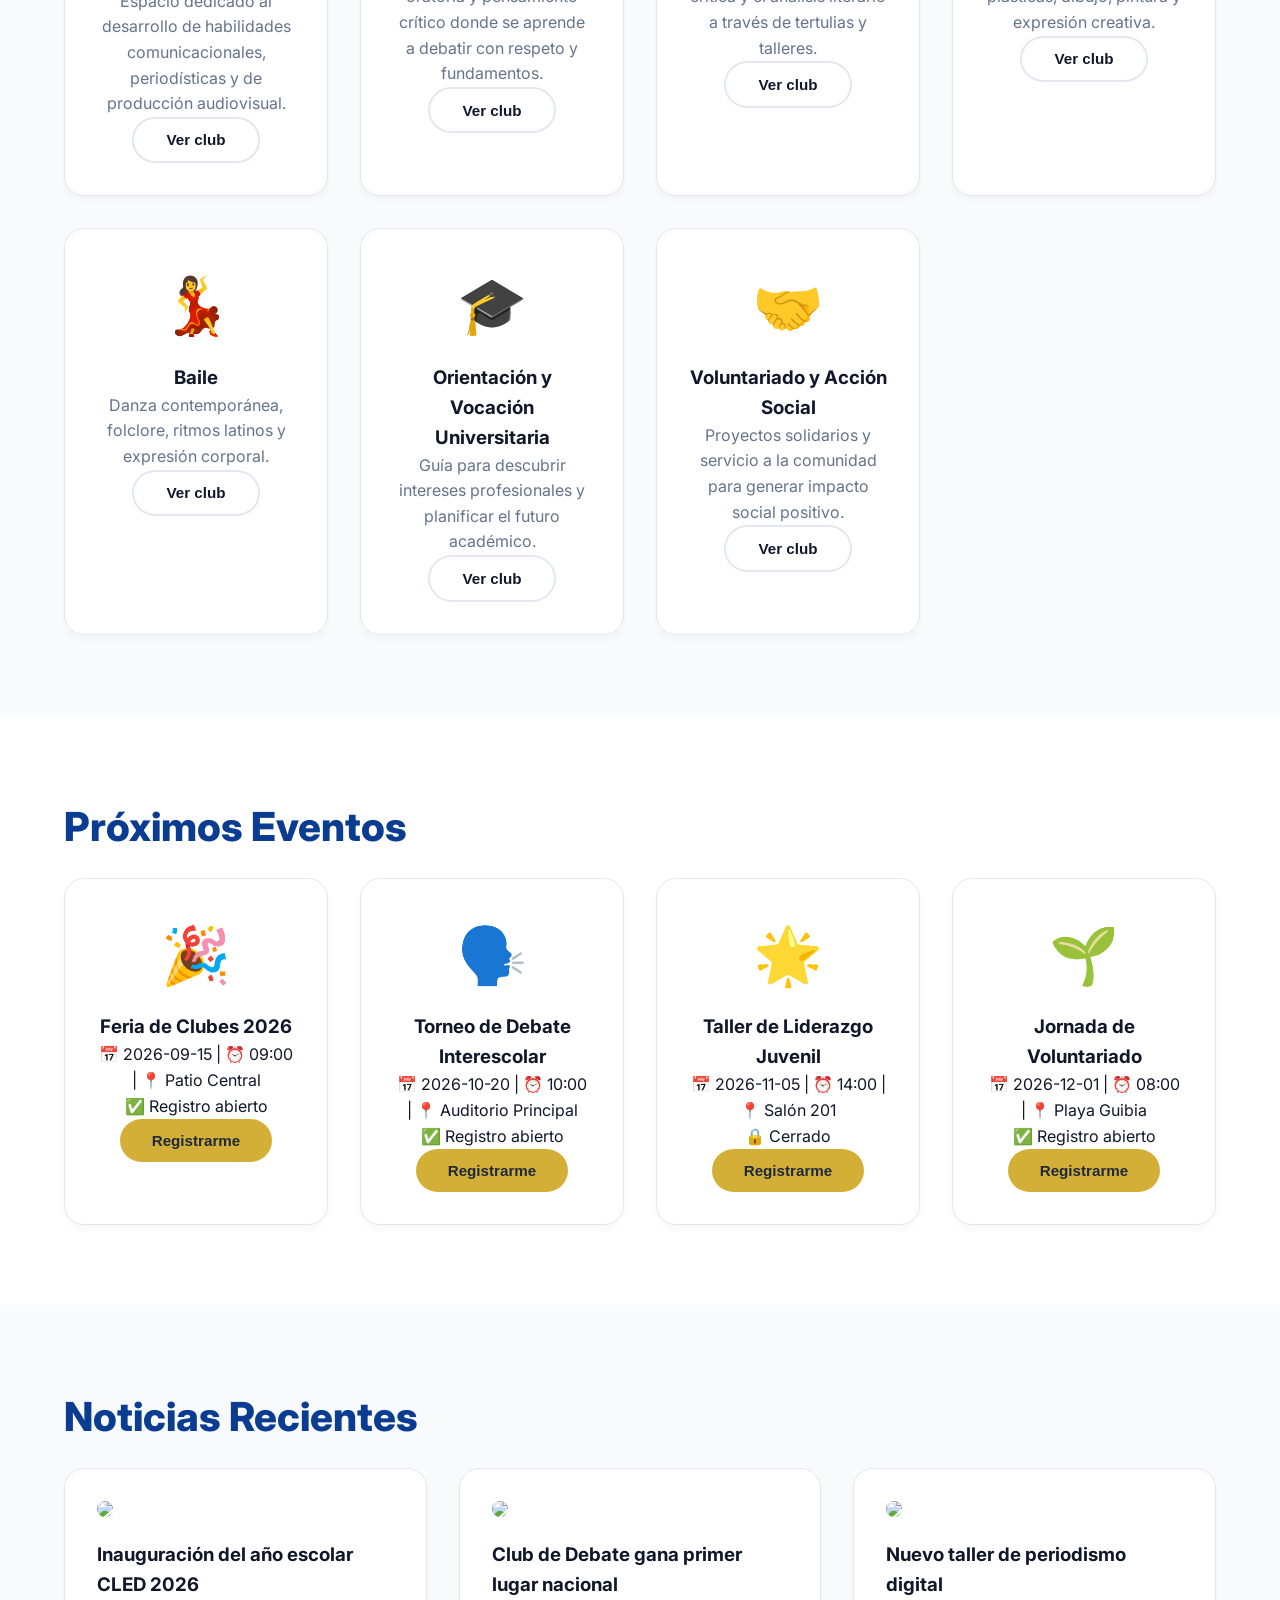
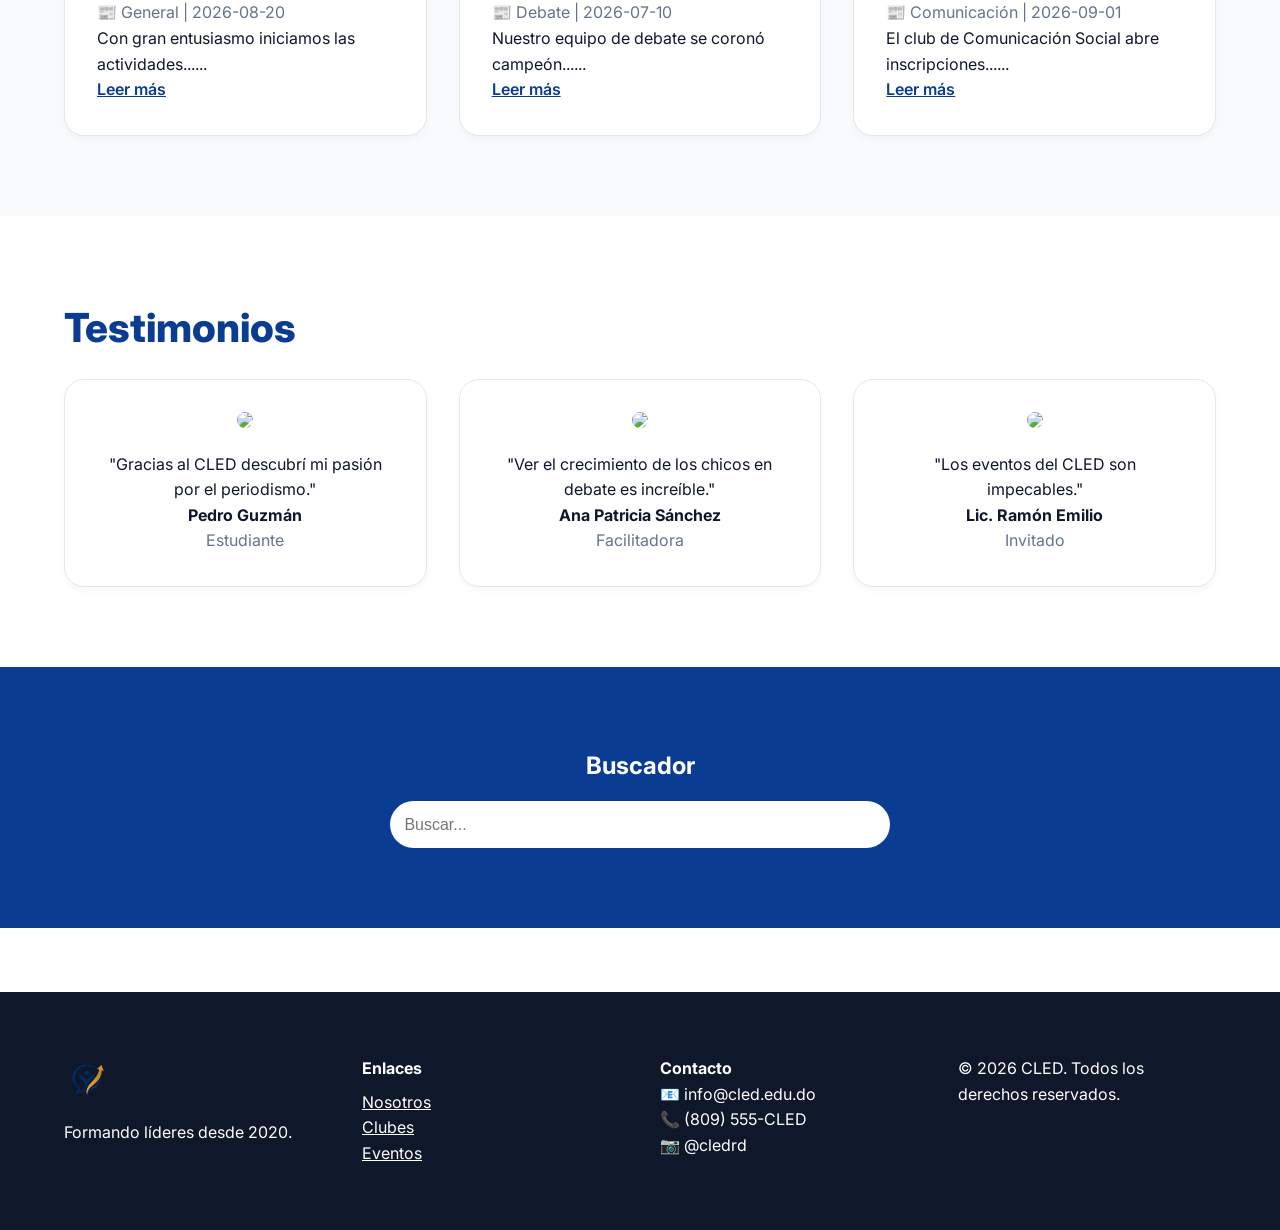
==== commit eabb8595: "Update fmt.Println message from 'Hello' to 'Goodbye'" ====
--- a/index.html
+++ b/index.html
@@ -232,7 +232,7 @@
     <header class="main-header">
         <div class="header-inner">
             <div class="logo">
-                <img src="LOGO_CLED.png" alt="CLED Logo">
+                <img src="LOGO_CLED_SF.png" alt="CLED Logo">
                 <span>CLED</span>
             </div>
             <div style="display:flex; align-items:center; gap:1rem;">
@@ -314,7 +314,7 @@
     <footer class="footer">
         <div class="container footer-grid">
             <div>
-                <img src="LOGO_CLED.png" height="48" alt="CLED">
+                <img src="LOGO_CLED_SF.png" height="48" alt="CLED">
                 <p style="margin-top:0.5rem;">Formando líderes desde 2020.</p>
             </div>
             <div>
@@ -527,7 +527,7 @@
             const win = window.open('', '_blank');
             win.document.write(`
                 <html><head><title>Pase de Evento</title></head><body style="text-align:center;font-family:sans-serif;">
-                    <img src="LOGO_CLED.png" width="80"><h1>CLED</h1>
+                    <img src="LOGO_CLED_SF.png" width="80"><h1>CLED</h1>
                     <h2>Pase de Evento</h2><p>${nombre}</p>
                     <img src="${qrImg}"><p>Código: ${codigo}</p>
                 </body></html>`);
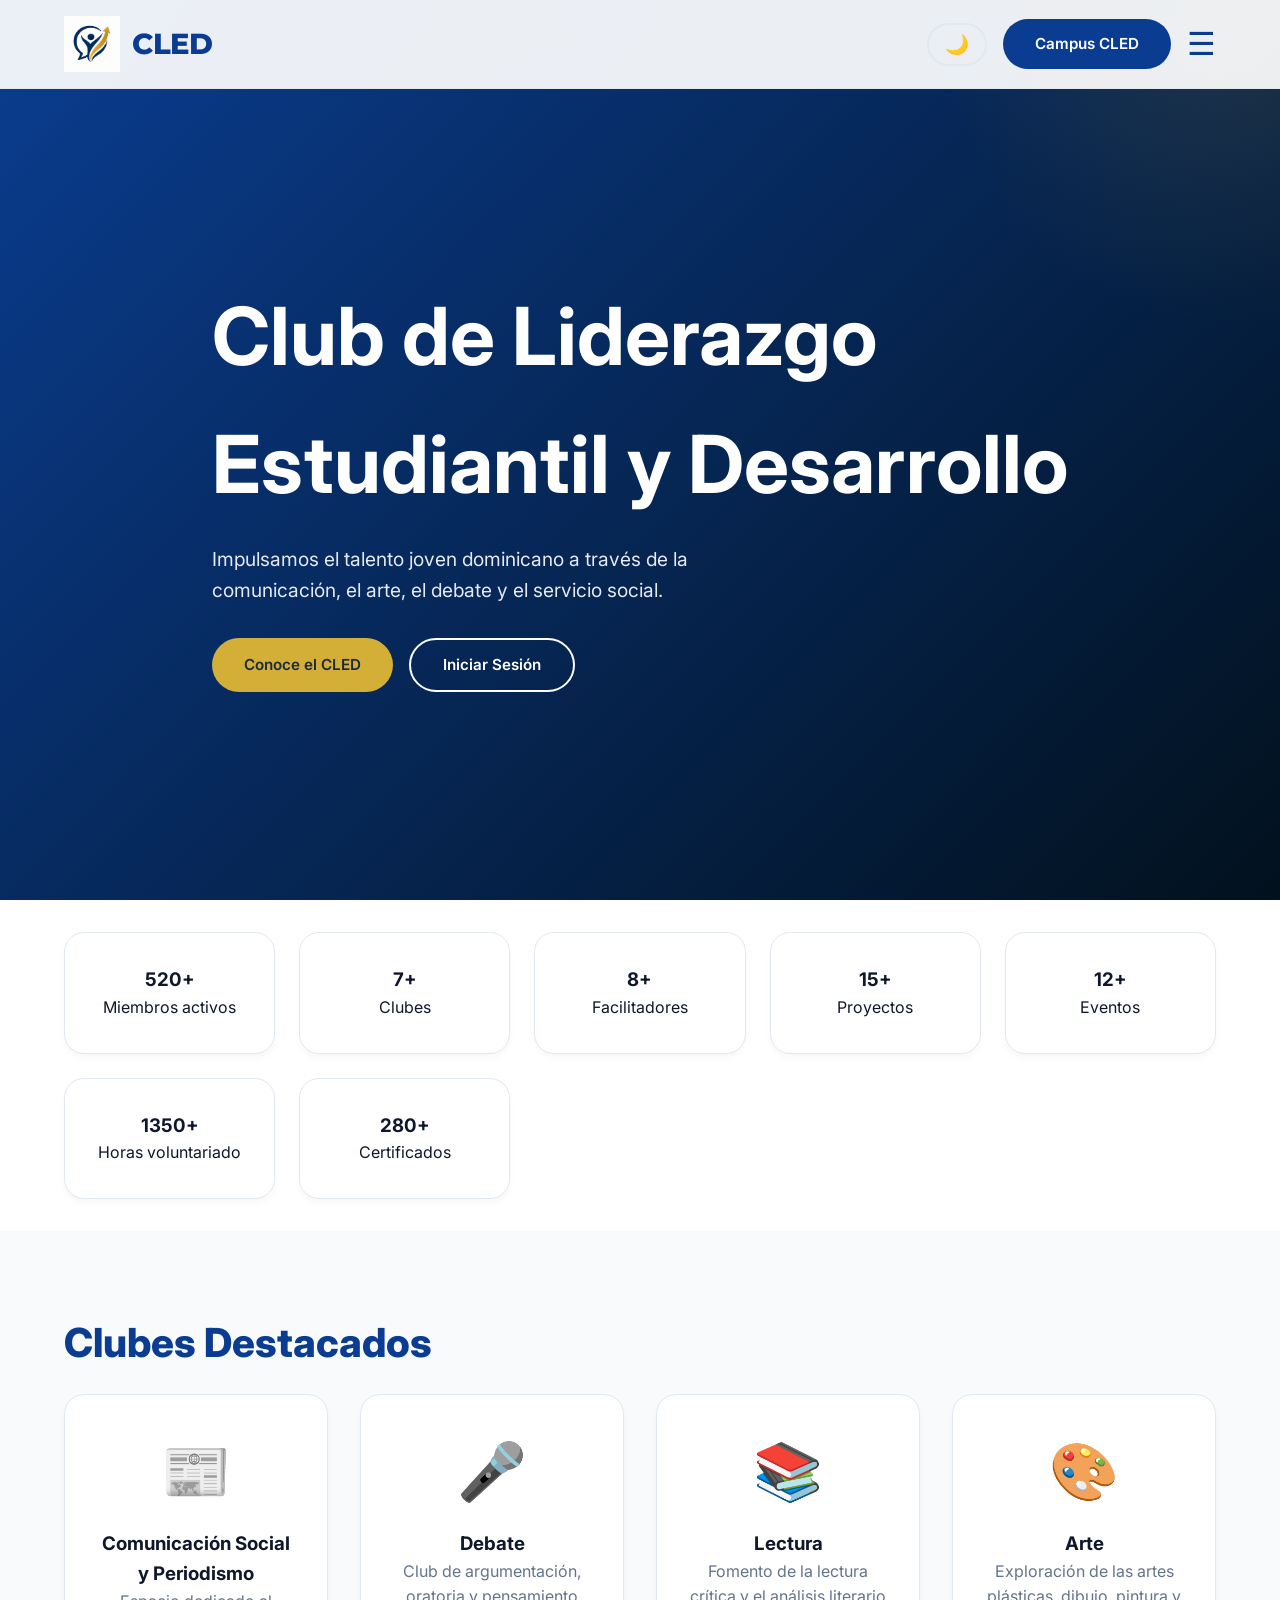
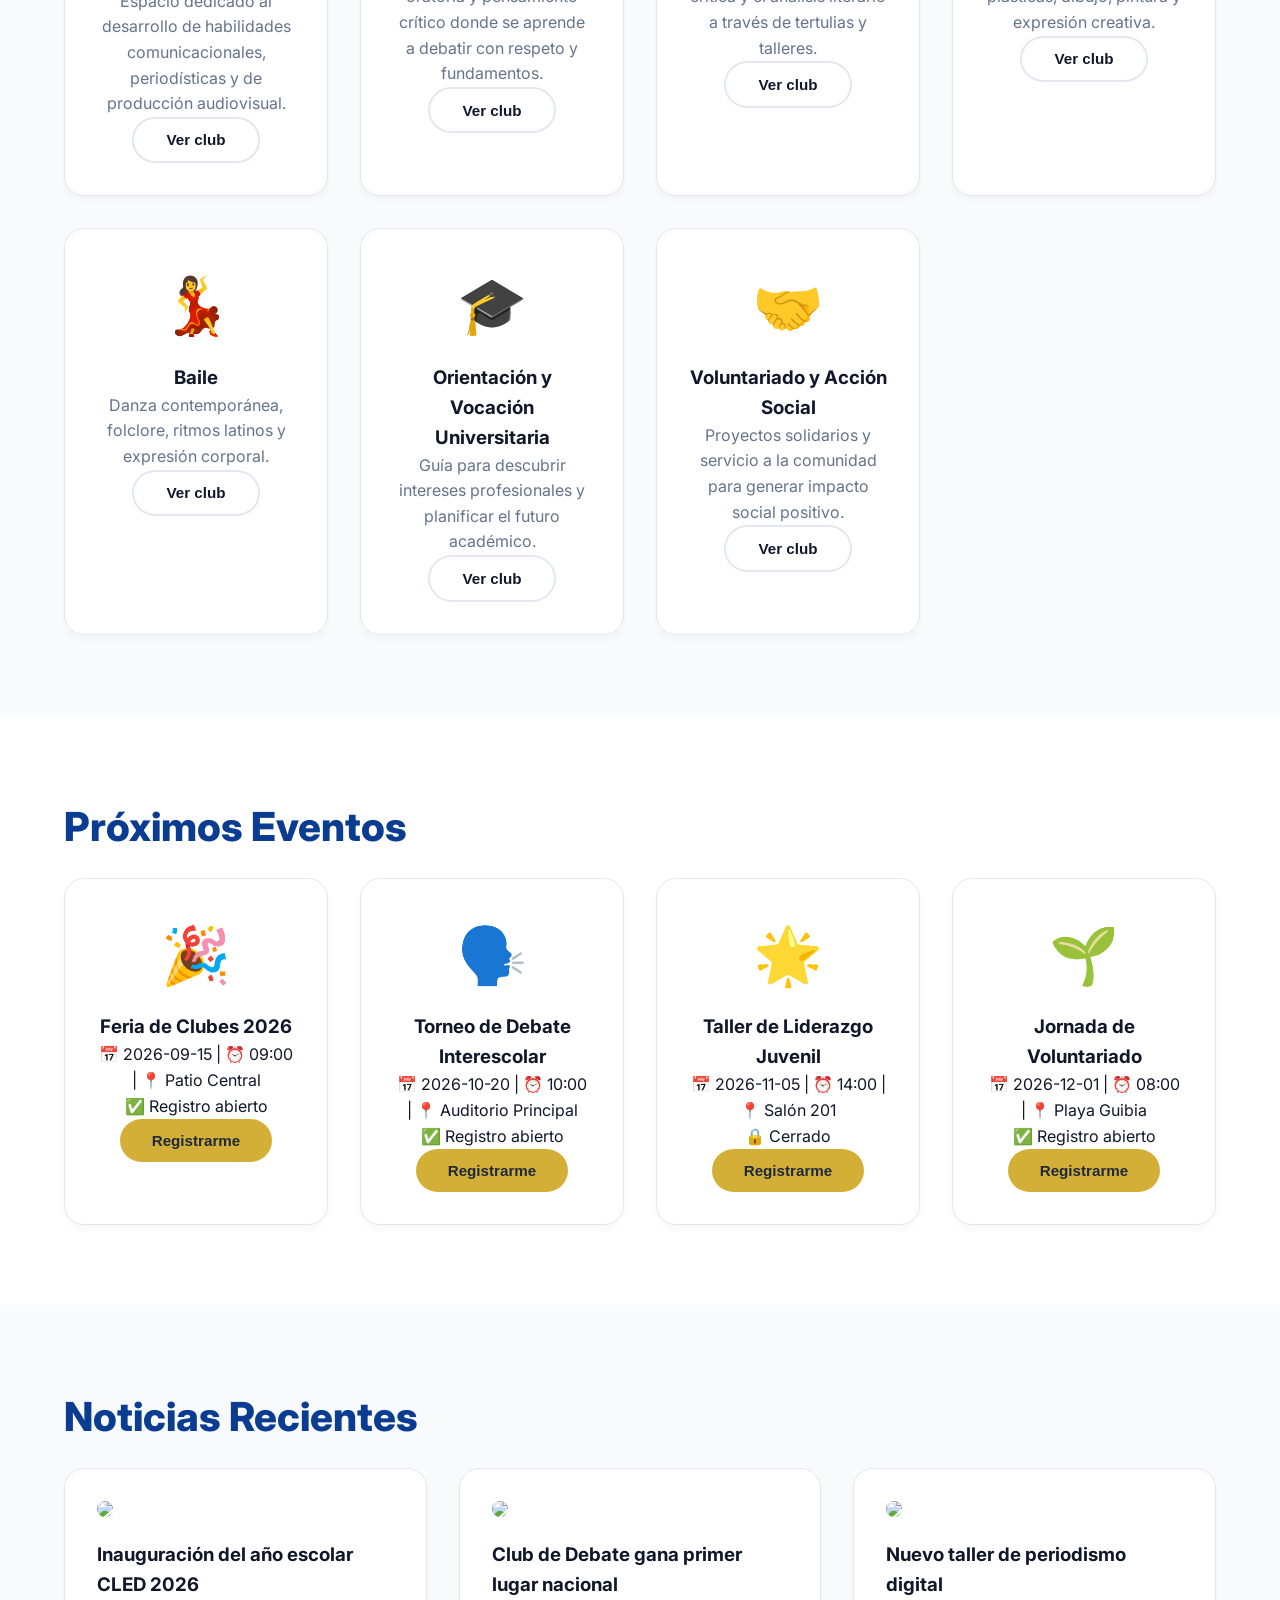
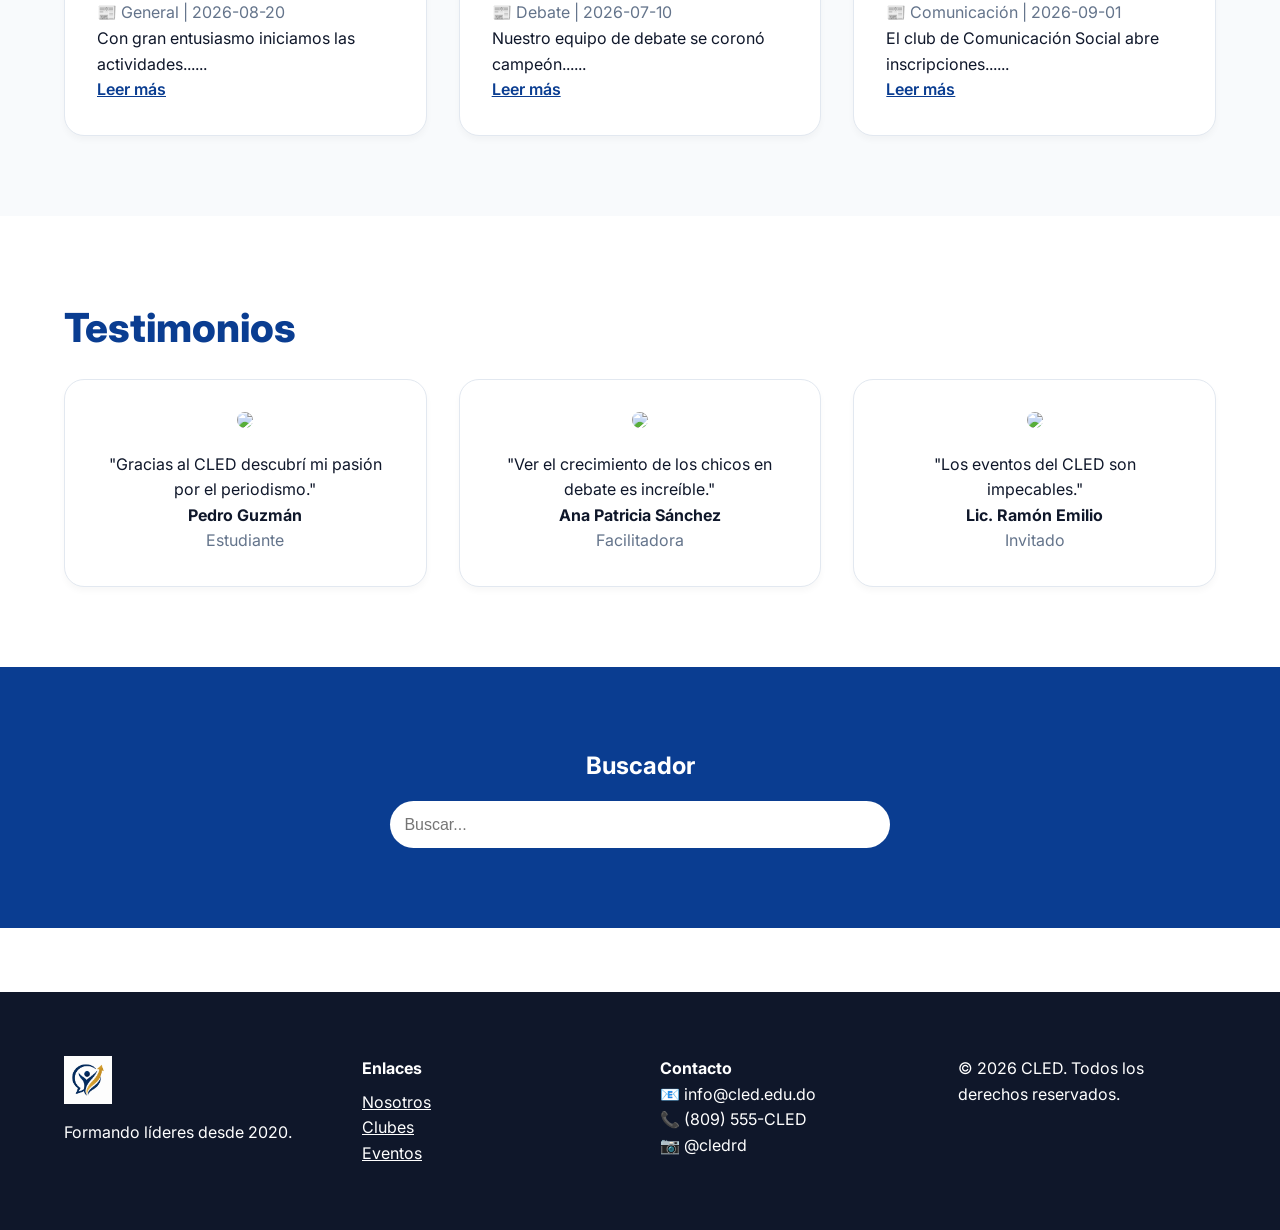
==== commit c0d5fa3a: "Update index.html" ====
--- a/index.html
+++ b/index.html
@@ -101,27 +101,58 @@
         }
         .theme-toggle:hover { background:var(--border); }
 
-        /* ============ MENÚ OVERLAY ============ */
+        /* ============ MENÚ LATERAL DERECHO ============ */
+        .menu-backdrop {
+            position: fixed; inset: 0; background: rgba(0,0,0,0.35);
+            z-index: 199; opacity: 0; pointer-events: none;
+            transition: opacity 0.3s ease;
+        }
+        .menu-backdrop.open {
+            opacity: 1; pointer-events: auto;
+        }
+
         .menu-overlay {
-            position:fixed; inset:0; background:rgba(10,61,145,0.97); z-index:200;
-            display:flex; align-items:center; justify-content:center;
-            opacity:0; pointer-events:none; transition: opacity 0.35s ease;
-        }
-        .menu-overlay.open { opacity:1; pointer-events:auto; }
+            position: fixed; top: 0; right: 0; bottom: 0; z-index: 200;
+            width: 320px; max-width: 80vw;
+            background: rgba(10,61,145,0.97);
+            display: flex; flex-direction: column; align-items: center; justify-content: center;
+            transform: translateX(100%);
+            transition: transform 0.35s cubic-bezier(0.4, 0, 0.2, 1);
+            padding: 2rem 1.5rem;
+        }
+        .menu-overlay.open {
+            transform: translateX(0);
+        }
+
+        .menu-container {
+            width: 100%;
+            text-align: center;
+        }
+
         .menu-overlay nav {
-            display:flex; flex-direction:column; gap:1.8rem; text-align:center;
-        }
+            display: flex; flex-direction: column; gap: 1.2rem;
+        }
+
         .menu-overlay a {
-            color:white; font-size:2rem; font-weight:700; font-family:'Montserrat',sans-serif;
+            color: white; font-size: 1.3rem;
+            font-weight: 700; font-family: 'Montserrat', sans-serif;
             transition: color 0.2s, transform 0.2s;
-        }
-        .menu-overlay a:hover { color:var(--gold); transform: scale(1.05); }
+            padding: 0.5rem 0;
+            text-decoration: none;
+        }
+        .menu-overlay a:hover {
+            color: var(--gold);
+            transform: scale(1.05);
+        }
+
         .menu-close {
-            position:absolute; top:2rem; right:2rem;
-            background:none; border:none; font-size:3rem; color:white;
-            cursor:pointer; transition: transform 0.3s;
-        }
-        .menu-close:hover { transform: rotate(90deg); }
+            position: absolute; top: 1rem; right: 1.5rem;
+            background: none; border: none; font-size: 2rem; color: white;
+            cursor: pointer; transition: transform 0.3s;
+        }
+        .menu-close:hover {
+            transform: rotate(90deg);
+        }
 
         /* ============ HERO ============ */
         .hero {
@@ -222,7 +253,8 @@
         }
 
         @media (max-width:768px) {
-            .menu-overlay a { font-size:1.5rem; }
+            .menu-overlay { width: 280px; }
+            .menu-overlay a { font-size: 1.2rem; }
             .logo img { height:44px; }
             .logo span { font-size:1.4rem; }
         }
@@ -232,7 +264,7 @@
     <header class="main-header">
         <div class="header-inner">
             <div class="logo">
-                <img src="LOGO_CLED_SF.png" alt="CLED Logo">
+                <img src="LOGO_CLED.png" alt="CLED Logo">
                 <span>CLED</span>
             </div>
             <div style="display:flex; align-items:center; gap:1rem;">
@@ -243,21 +275,27 @@
         </div>
     </header>
 
+    <!-- Fondo oscuro detrás del menú -->
+    <div class="menu-backdrop" id="menuBackdrop"></div>
+
+    <!-- Menú lateral derecho -->
     <div class="menu-overlay" id="menuOverlay">
         <button class="menu-close" id="menuClose">&times;</button>
-        <nav>
-            <a href="index.html">Inicio</a>
-            <a href="nosotros.html">Nosotros</a>
-            <a href="clubes.html">Clubes</a>
-            <a href="eventos.html">Eventos</a>
-            <a href="noticias.html">Noticias</a>
-            <a href="galeria.html">Galería</a>
-            <a href="impacto.html">Impacto</a>
-            <a href="documentos.html">Documentos</a>
-            <a href="validar.html">Validar Certificado</a>
-            <a href="contacto.html">Contacto</a>
-            <a href="faq.html">FAQ</a>
-        </nav>
+        <div class="menu-container">
+            <nav>
+                <a href="index.html">Inicio</a>
+                <a href="nosotros.html">Nosotros</a>
+                <a href="clubes.html">Clubes</a>
+                <a href="eventos.html">Eventos</a>
+                <a href="noticias.html">Noticias</a>
+                <a href="galeria.html">Galería</a>
+                <a href="impacto.html">Impacto</a>
+                <a href="documentos.html">Documentos</a>
+                <a href="validar.html">Validar Certificado</a>
+                <a href="contacto.html">Contacto</a>
+                <a href="faq.html">FAQ</a>
+            </nav>
+        </div>
     </div>
 
     <section class="hero">
@@ -314,7 +352,7 @@
     <footer class="footer">
         <div class="container footer-grid">
             <div>
-                <img src="LOGO_CLED_SF.png" height="48" alt="CLED">
+                <img src="LOGO_CLED.png" height="48" alt="CLED">
                 <p style="margin-top:0.5rem;">Formando líderes desde 2020.</p>
             </div>
             <div>
@@ -353,14 +391,29 @@
             localStorage.setItem('theme', newTheme);
         });
 
-        // ==================== MENÚ ====================
+        // ==================== MENÚ LATERAL ====================
         const menuBtn = document.getElementById('menuBtn');
         const menuOverlay = document.getElementById('menuOverlay');
         const menuClose = document.getElementById('menuClose');
-        menuBtn.addEventListener('click', () => menuOverlay.classList.add('open'));
-        menuClose.addEventListener('click', () => menuOverlay.classList.remove('open'));
+        const menuBackdrop = document.getElementById('menuBackdrop');
+
+        function openMenu() {
+            menuOverlay.classList.add('open');
+            menuBackdrop.classList.add('open');
+        }
+
+        function closeMenu() {
+            menuOverlay.classList.remove('open');
+            menuBackdrop.classList.remove('open');
+        }
+
+        menuBtn.addEventListener('click', openMenu);
+        menuClose.addEventListener('click', closeMenu);
+        menuBackdrop.addEventListener('click', closeMenu);
+
+        // Cerrar al hacer clic en cualquier enlace del menú
         document.querySelectorAll('.menu-overlay a').forEach(link => {
-            link.addEventListener('click', () => menuOverlay.classList.remove('open'));
+            link.addEventListener('click', closeMenu);
         });
 
         // ==================== DATOS ====================
@@ -527,7 +580,7 @@
             const win = window.open('', '_blank');
             win.document.write(`
                 <html><head><title>Pase de Evento</title></head><body style="text-align:center;font-family:sans-serif;">
-                    <img src="LOGO_CLED_SF.png" width="80"><h1>CLED</h1>
+                    <img src="LOGO_CLED.png" width="80"><h1>CLED</h1>
                     <h2>Pase de Evento</h2><p>${nombre}</p>
                     <img src="${qrImg}"><p>Código: ${codigo}</p>
                 </body></html>`);
@@ -569,14 +622,12 @@
             resultsDiv.style.display = 'block';
         });
 
-        // Iniciar interfaz
         renderStats();
         renderClubes();
         renderEventos();
         renderNoticias();
         renderTestimonios();
 
-        // Cerrar modales al hacer clic fuera
         document.querySelectorAll('.modal-overlay').forEach(modal => {
             modal.addEventListener('click', function(e) { if (e.target === modal) modal.classList.remove('open'); });
         });
